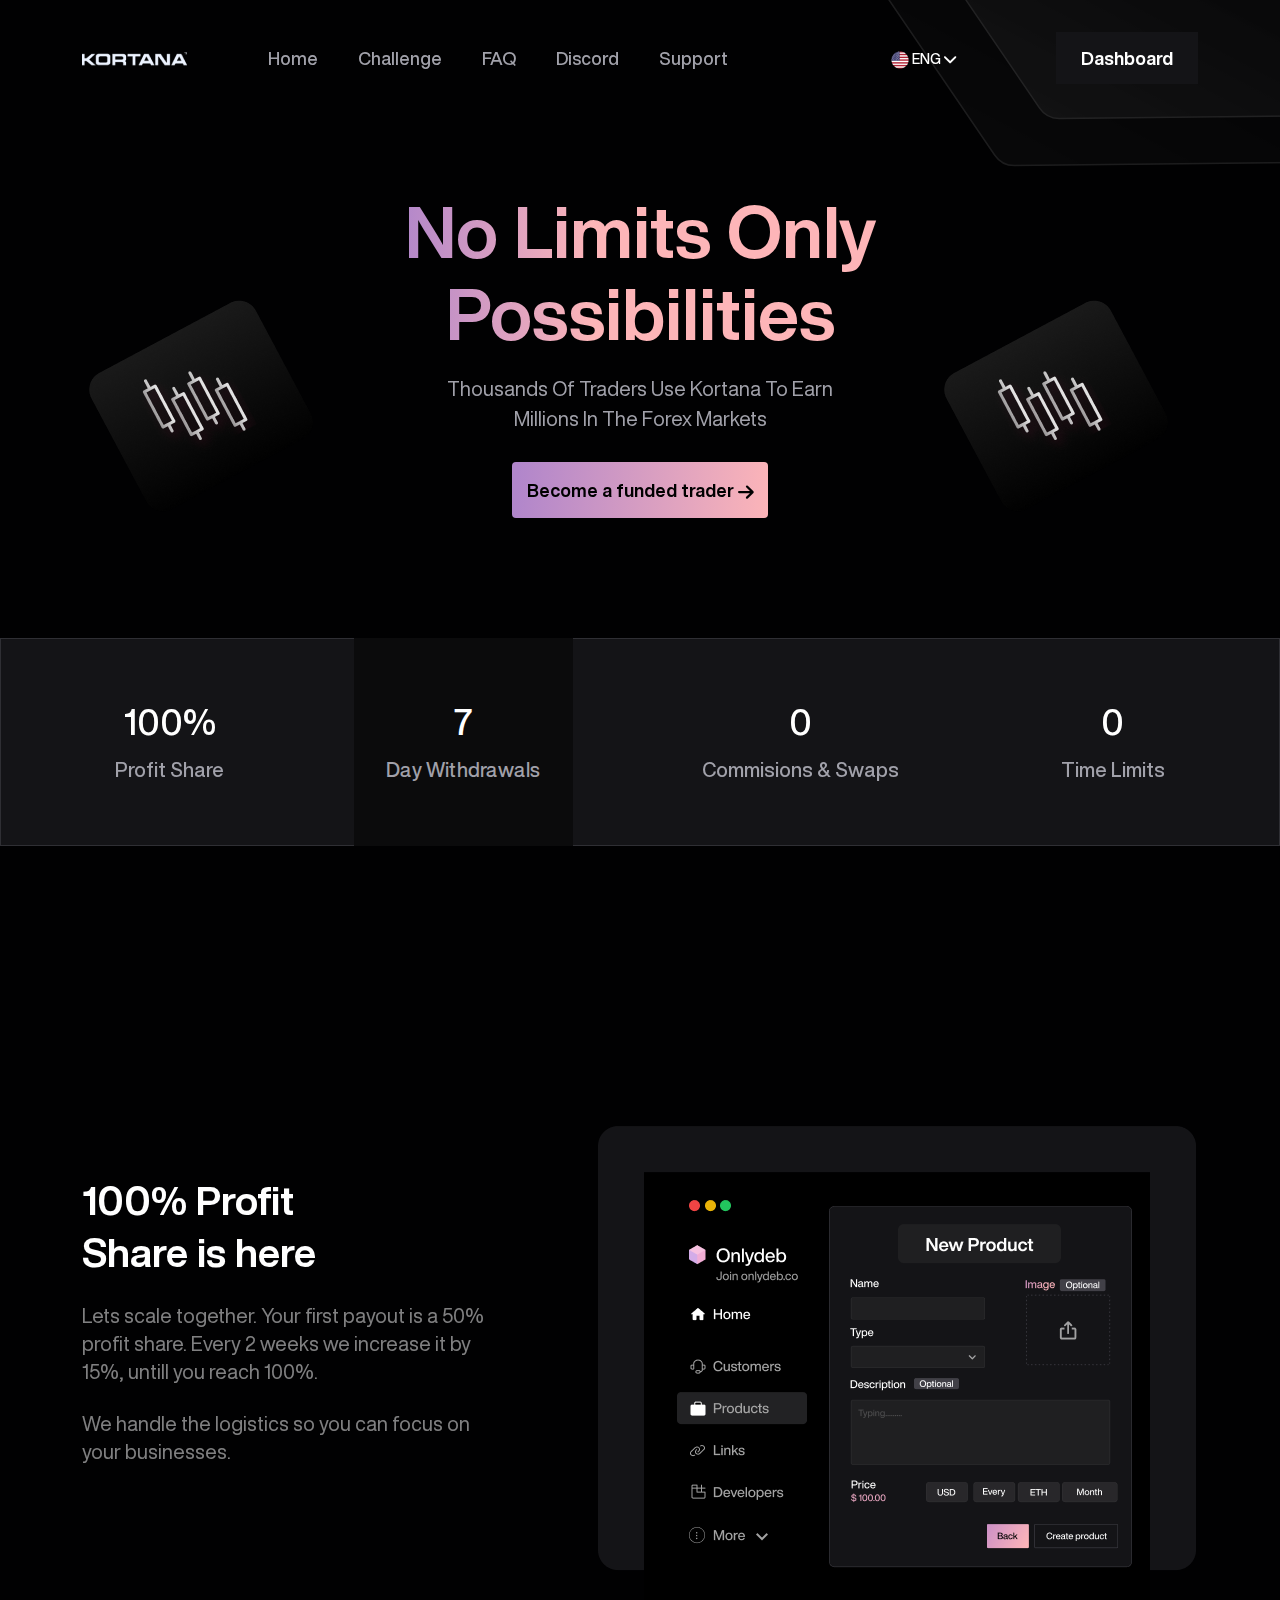
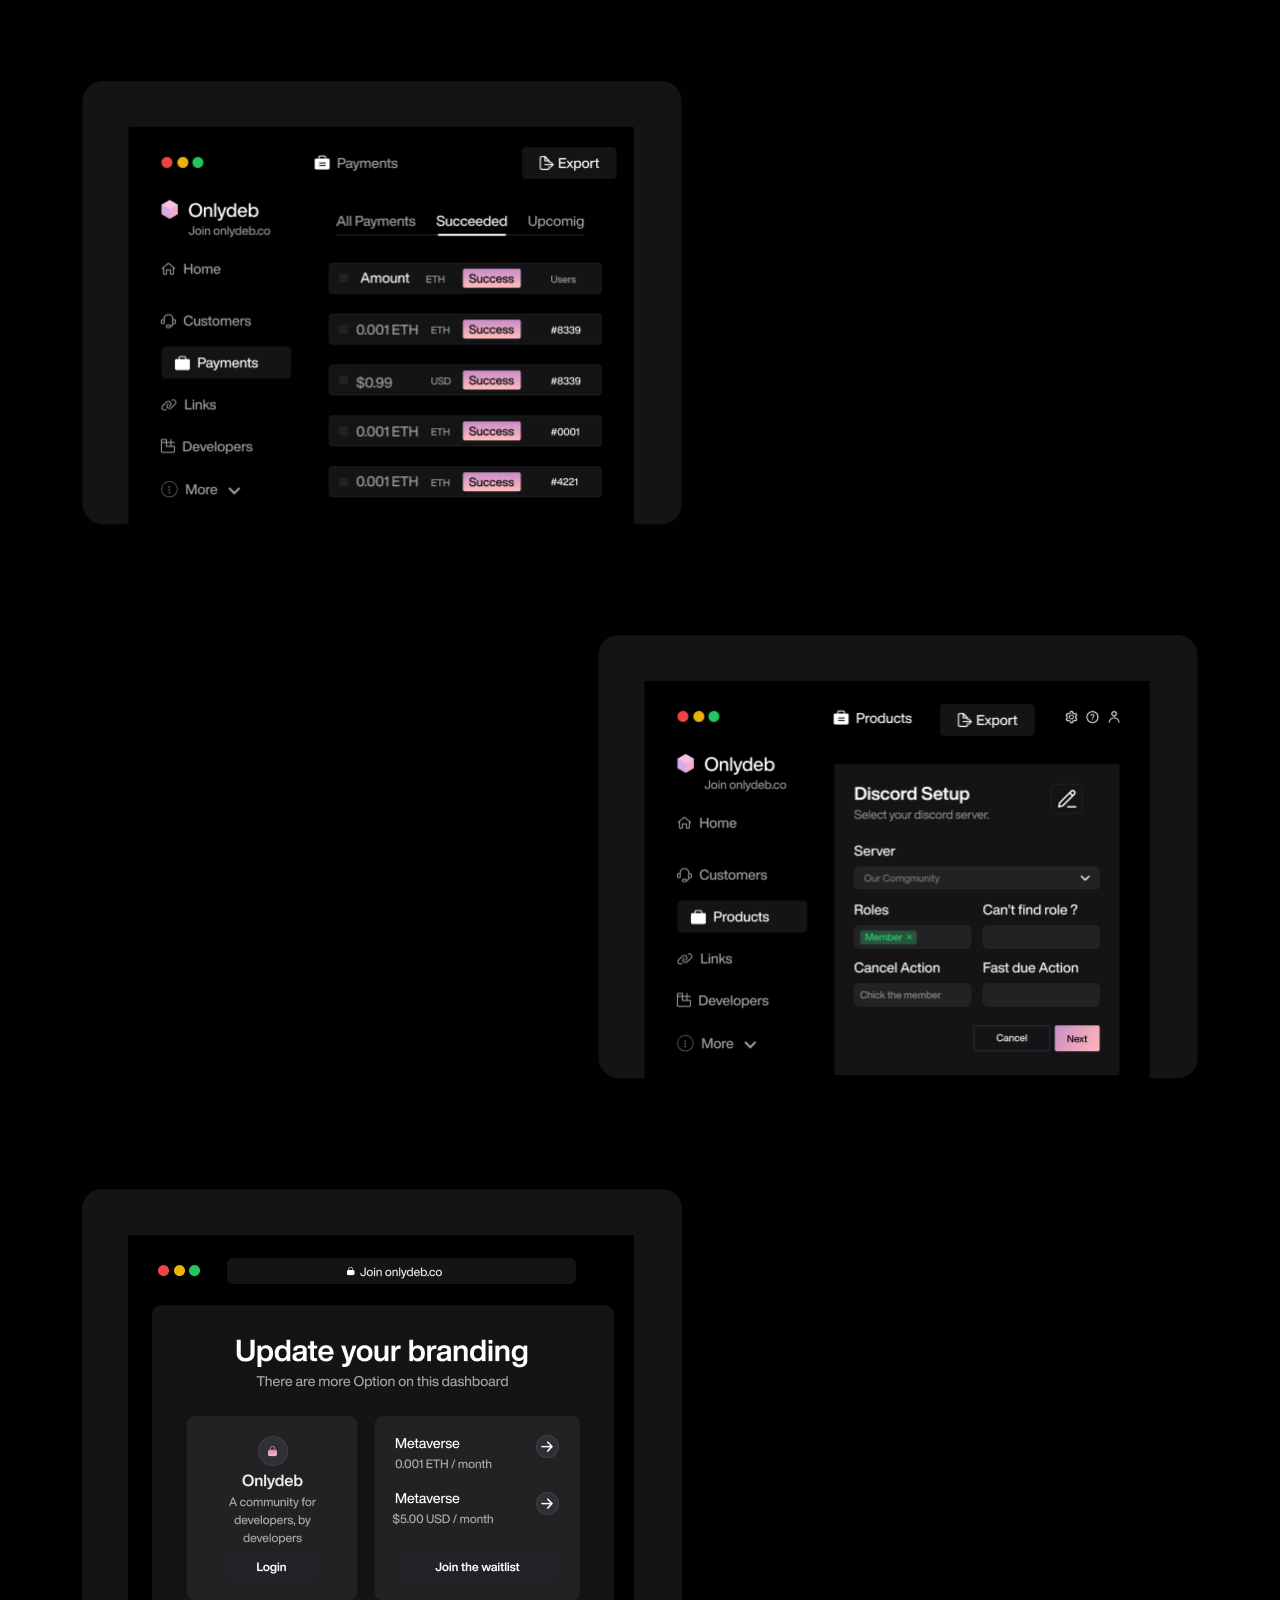
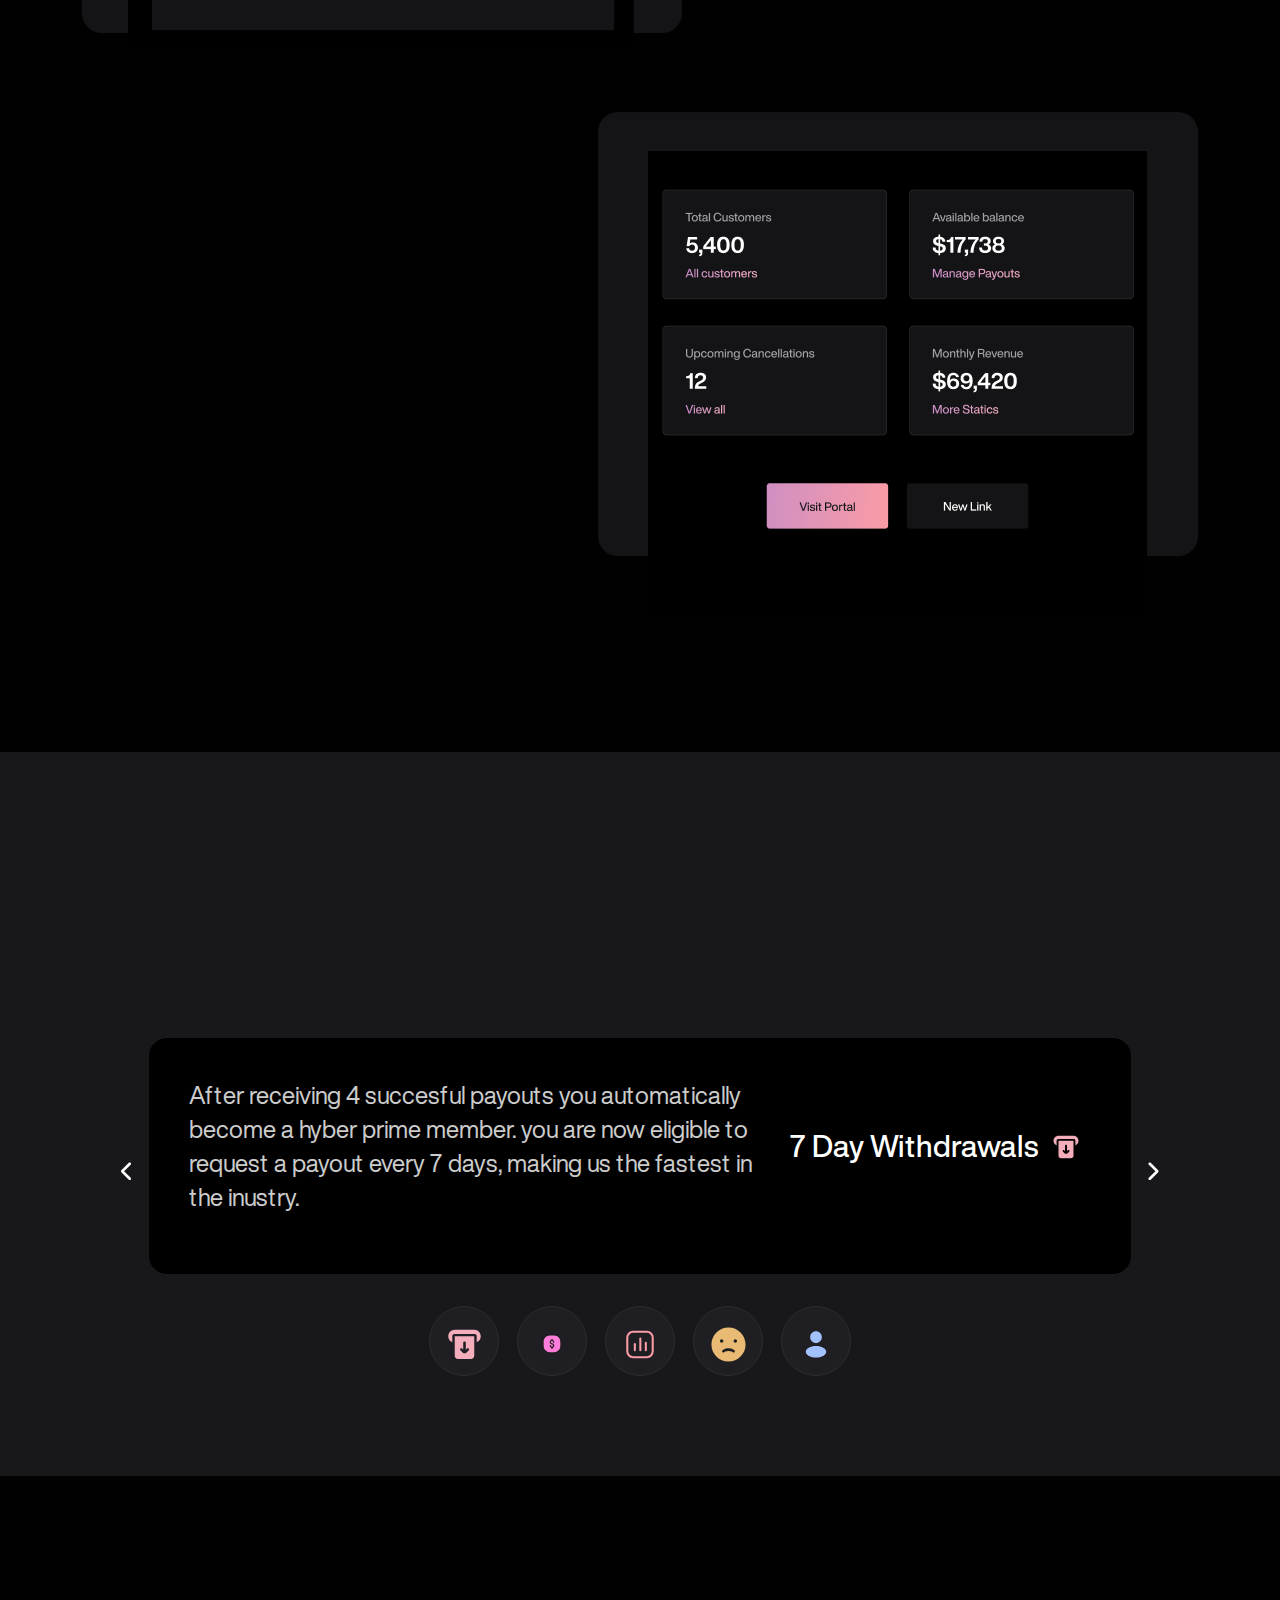
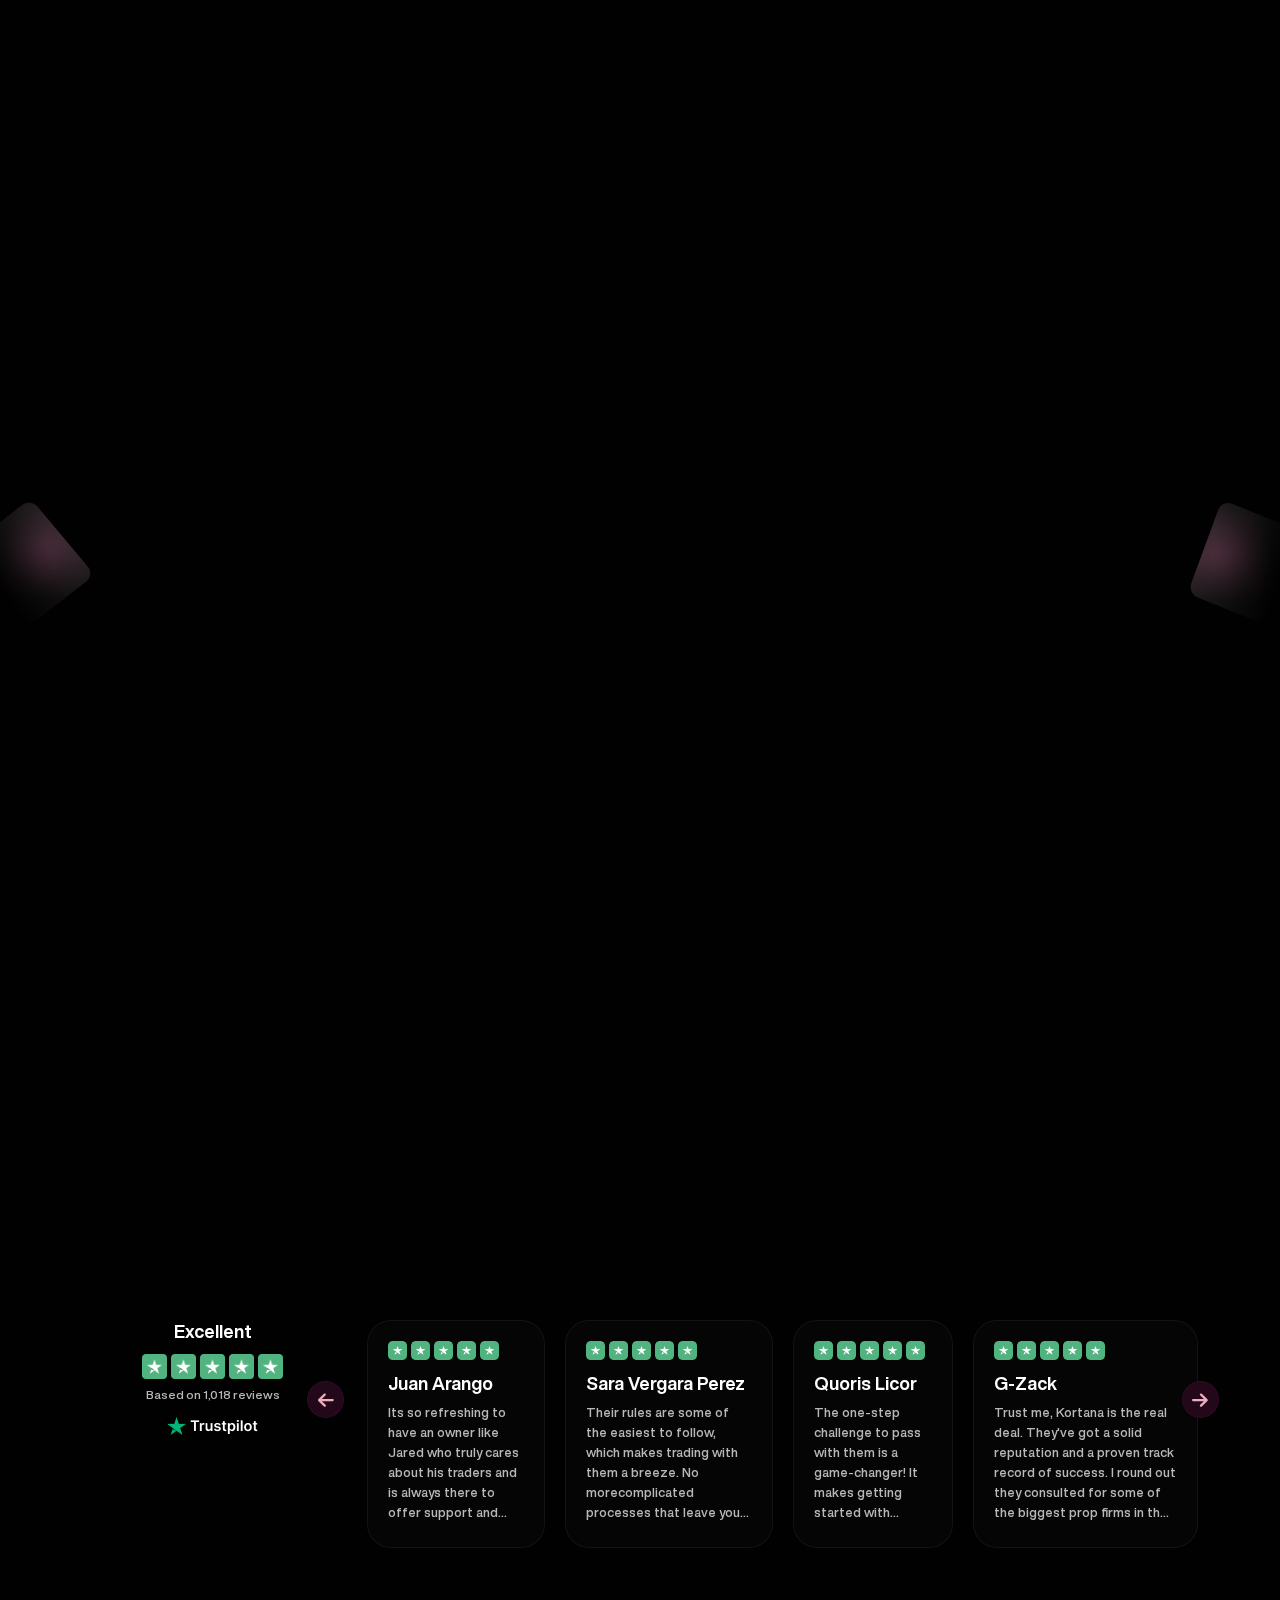
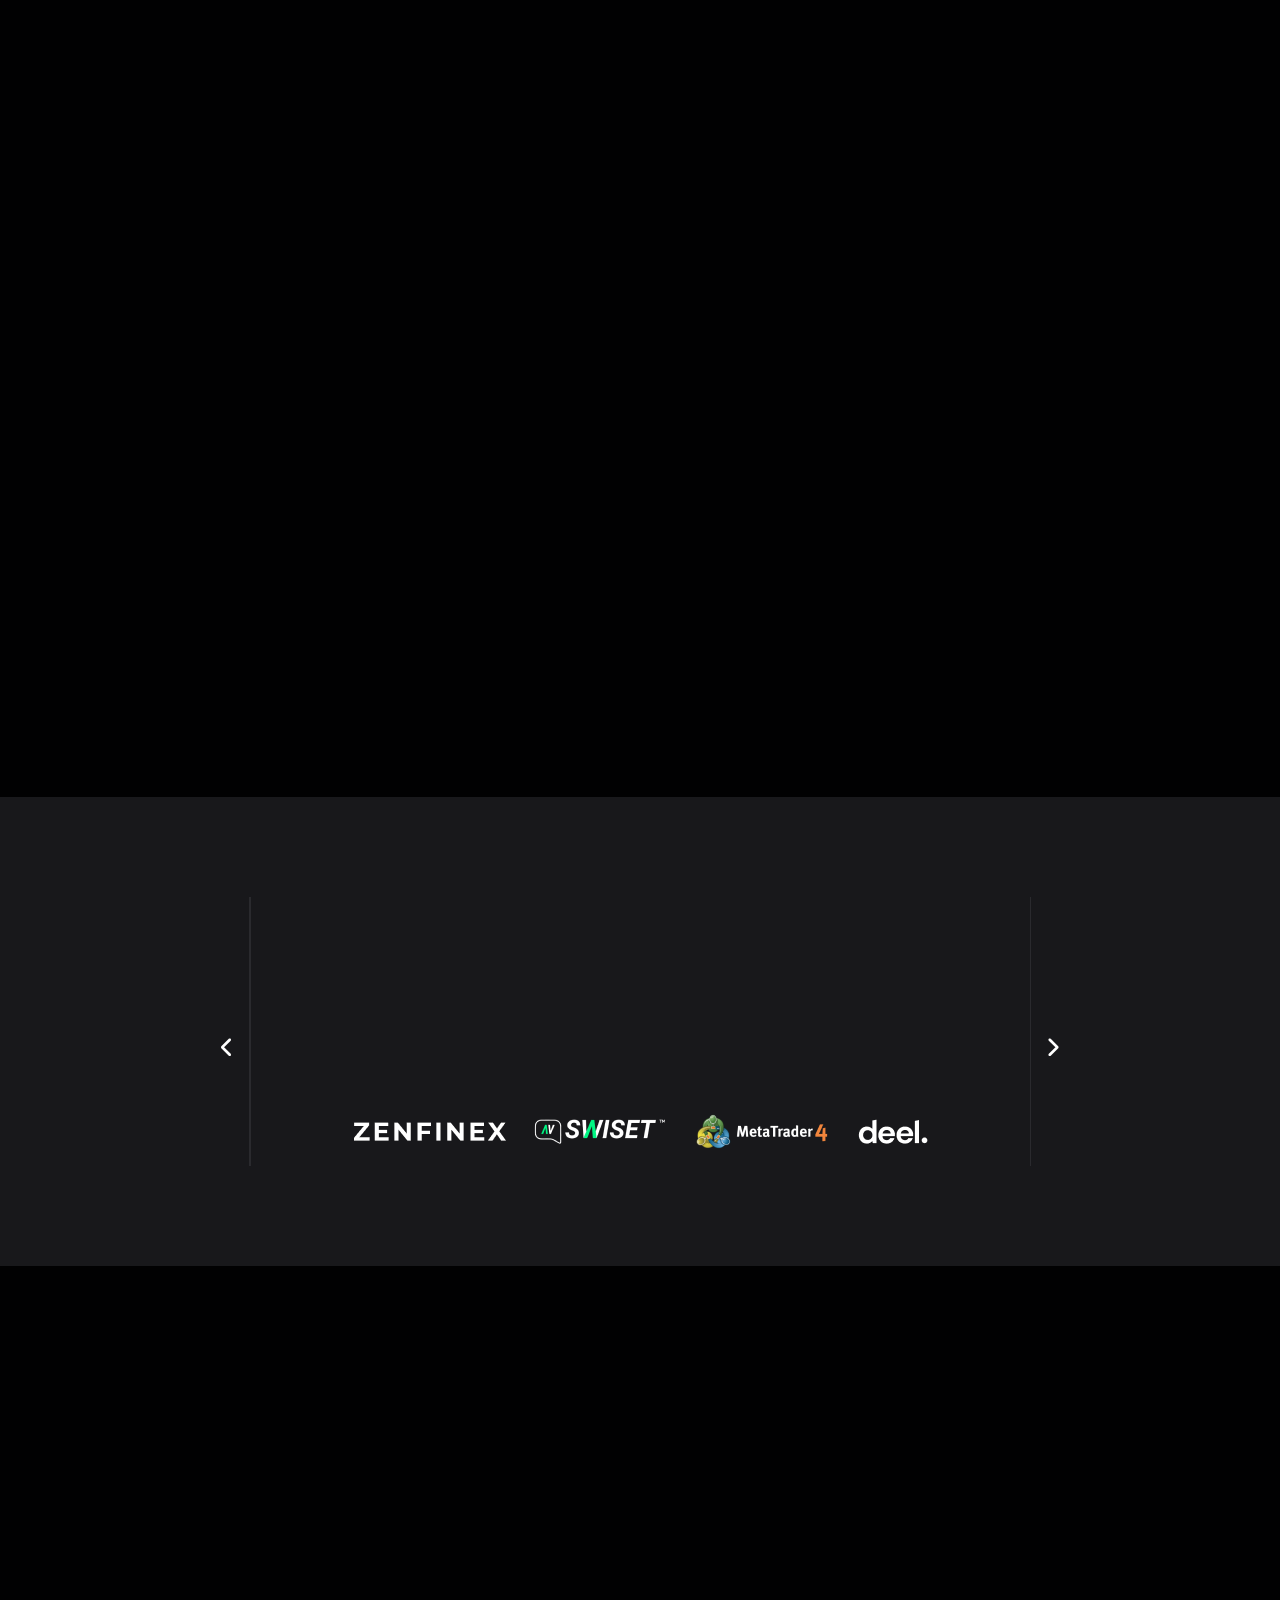
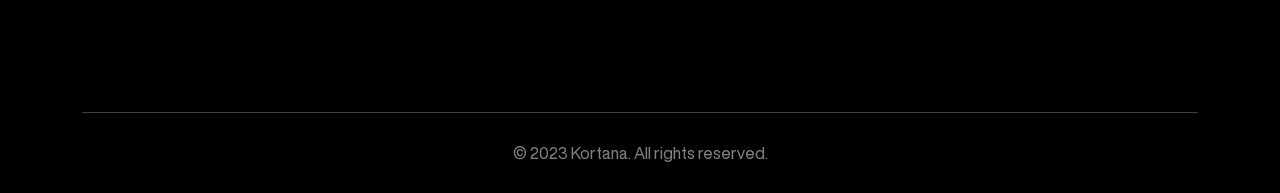
==== index2.html @ 5c49064a "index2" ====
<!DOCTYPE html>
<html lang="zxx">
<head>
    <meta charset="utf-8">
    <meta name="author" content="motif">
    <meta name="description" content="Kortana NFT Trade Platform">

    <!-- responsive tag -->
    <meta http-equiv="x-ua-compatible" content="ie=edge">
    <meta name="viewport" content="width=device-width, initial-scale=1">

    <!--favicon icon-->
    <link rel="icon" type="image/png" href="images/logos/fav-icon.png">

    <title>Kortana</title>

    <!-- Inject:css -->
    <link rel="stylesheet" type="text/css" href="css/bootstrap.min.css">
    <link rel="stylesheet" type="text/css" href="css/fontawesome/css/fontawesome.min.css">
    <link rel="stylesheet" type="text/css" href="css/fontawesome/css/all.css">
    <link rel="stylesheet" type="text/css" href="css/owl-carousel/owl.carousel.min.css">
    <link rel="stylesheet" type="text/css" href="css/animate.css">
    <link rel="stylesheet" type="text/css" href="css/magnific-popup.css">
    <link rel="stylesheet" type="text/css" href="css/fancybox.min.css">
    <link rel="stylesheet" type="text/css" href="css/jquery.rprogessbar.min.css">
    <link rel="stylesheet" type="text/css" href="css/style2.css"> <!-- Template Stylesheet -->
    <link rel="stylesheet" type="text/css" href="css/responsive2.css">

    <!--[if lt IE 9]>
    <script src="https://oss.maxcdn.com/html5shiv/3.7.2/html5shiv.min.js"></script>
    <script src="https://oss.maxcdn.com/respond/1.4.2/respond.min.js"></script>
    <![endif]-->

</head>
<body>

    <!-- Header Start: nf is prefix -->
    <header class="kt-header header-2">
        <div class="container">
            <div class="header-container">
                <div class="header-left">
                    <a href="#" class="logo">
                        <img src="./images/logos/logo2.png" alt="Kortana">
                    </a>
                    <div class="kt-main-nav">
                        <div class="nav-menu">
                            <a href="#">Home</a>
                            <a href="#">Challenge</a>
                            <a href="#">FAQ</a>
                            <a href="#">Discord</a>
                            <a href="#">Support</a>
                        </div>
                    </div>
                    <span class="nav-toggle d-sm-none">
                        <i class="fa-solid fa-bars"></i>
                    </span>
                </div>
                <div class="header-right">
                    <div class="lang-switcher">
                        <span class="flag"><img src="images/icons/usa.png" alt="bangladesh"></span>
                        <a href="#" class="lang"><span>ENG</span> <i class="fa-solid fa-chevron-down"></i></a>
                        <ul class="lang-list">
                            <li class="single-lang"><span class="flag"><img src="images/icons/usa.png" alt="english"></span><a class="lang-text" href="#">ENG</a></li>
                            <li class="single-lang"><span class="flag"><img src="images/icons/bd.png" alt="bangla"></span><a class="lang-text" href="#">BAN</a></li>
                        </ul>
                    </div>
                    <a href="#" class="btn">Dashboard</a>
                </div>
            </div>
        </div>
        <div class="shapes">
            <img src="./images/shapes/angle-1.svg" alt="Angle">
            <img src="./images/shapes/angle-2.svg" alt="Angle">
        </div>
    </header>
    <!-- Header End -->

    <main class="kt-main-content">

        <!-- Banner -->
        <div class="kt-banner banner-2">
            <div class="container">
                <div class="row align-items-end">
                    <div class="col-3">
                        <div class="banner-imgs">
                            <img src="./images/shapes/banner-sqr-1.2.png" alt="Chart" class="chart">
                        </div>
                    </div>
                    <div class="col-6">
                        <div class="banner-content">
                            <h1 class="banner-title wow fadeInUp">No Limits Only Possibilities</h1>
                            <p>Thousands Of Traders Use Kortana To Earn Millions In The Forex Markets</p>
                            <a href="#" class="btn wow fadeInUp" data-wow-delay=".4s">Become a funded trader <i class="fa-regular fa-arrow-right"></i></a>
                        </div>
                    </div>
                    <div class="col-3">
                        <div class="banner-imgs">
                            <img src="./images/shapes/banner-sqr-1.2.png" alt="Chart" class="chart">
                        </div>
                    </div>
                </div>
            </div>
        </div>

        <!-- Features -->
        <div class="kt-features features-2">
            <div class="container">
                <div class="row">
                    <div class="col-12">
                        <div class="features-wpr">
                            <div class="single-feature">
                                <h3>100%</h3>
                                <p>Profit  Share</p>
                            </div>
                            <div class="single-feature active">
                                <h3>7</h3>
                                <p>Day Withdrawals</p>
                            </div>
                            <div class="single-feature">
                                <h3>0</h3>
                                <p>Commisions & Swaps</p>
                            </div>
                            <div class="single-feature">
                                <h3>0</h3>
                                <p>Time Limits</p>
                            </div>
                        </div>
                    </div>
                </div>
            </div>
        </div>

        <!-- Why Choose Us -->
        <div class="kt-choose-us">
            <div class="container">
                <div class="row">
                    <div class="col-12">
                        <h2 class="sec-title text-center wow fadeInUp">There is a <span style="color: rgba(246, 176, 187, 1);">reason</span> why we are #1</h2>
                    </div>
                </div>
                <div class="single-card">
                    <div class="card-content">
                        <h3 class="pt-5">100% Profit<br/> Share is here</h3>
                        <p>Lets scale together. Your first payout is a 50% profit share. Every 2 weeks we increase it by 15%, untill you reach 100%.</p>
                        <p>We handle the logistics so you can
                            focus on your businesses.</p>
                        <a href="#" class="btn wow fadeInUp" style="color: #A1A1AA; background-image: linear-gradient(92.71deg, #141417, #141417);">Eliminate</a>
                    </div>
                    <div class="card-image">
                        <img src="./images/banner/profit.png" alt="Profit">
                    </div>
                </div>
                <div class="single-card reverse">
                    <div class="card-image">
                        <img src="./images/banner/payout.png" alt="Payout">
                    </div>
                    <div class="wow fadeInUp">
                        <div class="card-content">
                            <h3>7 Day Payouts</h3>
                            <p>First payout eligible after only 14 days.After 4 successful withdrawals, you now become eligible for 7 day payouts.</p>
                        </div>
                    </div>
                </div>
                <div class="single-card">
                    <div class="wow fadeInUp">
                        <div class="card-content">
                            <h3>No Time Limits</h3>
                            <p>No restrictions, only success. Trade freely with unlimited challenge days. Pass in 1 day or 1 year, it makes no difference to us.</p>
                            <a href="#" class="btn wow fadeInUp">Lets Roll</a>
                        </div>
                    </div>
                    <div class="card-image">
                        <img src="./images/banner/limits.png" alt="Limits">
                    </div>
                </div>
                <div class="single-card reverse">
                    <div class="card-image">
                        <img src="./images/banner/swap.png" alt="Commissions Swap">
                    </div>
                    <div class="wow fadeInUp">
                        <div class="card-content">
                            <h3>No Commissions No Swaps</h3>
                            <p>Graduate to Kortana Prime by successfully making 4 withdrawals and enjoy 0 commissions and 0 swaps.</p>
                        </div>
                    </div>
                </div>
                <div class="single-card">
                    <div class="wow fadeInUp">
                        <div class="card-content">
                            <h3>Trade Tracker</h3>
                            <p>We have integrated with the #1 trade journaling software in the world Swiset. It's like having your own trading coach, with none of the headaches.</p>
                        </div>
                    </div>
                    <div class="card-image">
                        <img src="./images/banner/tracker.png" alt="Tracker">
                    </div>
                </div>
            </div>
        </div>

        <!-- Prime -->
        <div class="kt-prime">
            <div class="container">
                <div class="row">
                    <div class="col-12">
                        <div class="sec-heading text-center">
                            <h2 class="sec-title wow fadeInUp">Meet Kortana Prime</h2>
                            <p class="sec-des wow fadeInUp">Want the industries best trading conditions ? 4 successful withdraws  and you graduate to Kortana Prime with the benefits below</p>
                        </div>
                    </div>
                </div>
                <div class="row">
                    <div class="col-12">
                        <div class="prime-slider owl-carousel">
                            <div class="slide">
                                <p>After receiving 4 succesful payouts you automatically become a hyber prime member. you are now eligible to request a payout every 7 days, making us the fastest in the inustry.</p>
                                <b>7 Day Withdrawals <img src="./images/icons/withdraw-sm.svg" alt="WithDraw"></b>
                            </div>
                            <div class="slide">
                                <p>After receiving 4 succesful payouts you automatically become a hyber prime member. you are now eligible to request a payout every 7 days, making us the fastest in the inustry.</p>
                                <b>7 Day Withdrawals <img src="./images/icons/withdraw-sm.svg" alt="WithDraw"></b>
                            </div>
                        </div>
                        <div class="react-icons">
                            <div class="icon">
                                <img src="./images/icons/withdraw.svg" alt="WithDraw">
                            </div>
                            <div class="icon">
                                <img src="./images/icons/money-dollar.svg" alt="Dollar">
                            </div>
                            <div class="icon">
                                <img src="./images/icons/5-chart.svg" alt="Chart">
                            </div>
                            <div class="icon">
                                <img src="./images/icons/sad-circle.svg" alt="Face">
                            </div>
                            <div class="icon">
                                <img src="./images/icons/user.svg" alt="User">
                            </div>
                        </div>
                    </div>
                </div>
            </div>
        </div>

        <!-- Trading Accounts -->
        <div class="kt-tarde-acunts trade-acunts-2 sec-spacer position-relative">
            <div class="container">
                <div class="row">
                    <div class="col-12">
                        <div class="sec-heading text-center">
                            <h2 class="sec-title wow fadeInUp">Let’s Get Started</h2>
                            <p class="sec-des wow fadeInUp">Choose an account size, don't break any rules and get funded up to 400K instantly.</p>
                        </div>
                    </div>
                </div>
                <div class="row">
                    <div class="col-12">
                        <div class="accoutns-tab-wpr">
                            <div class="heading">
                                <ul class="nav tab-links wow fadeInUp" id="accountSize-Tab" role="tablist">
                                    <li class="nav-item" role="presentation">
                                        <a class="nav-link active" id="ten-tab" data-bs-toggle="tab" href="#ten" role="tab" aria-controls="ten" aria-selected="true">10k</a>
                                    </li>
                                    <li class="nav-item" role="presentation">
                                        <a class="nav-link" id="twtyFive-tab" data-bs-toggle="tab" href="#twtyFive" role="tab" aria-controls="twtyFive" aria-selected="true">25k</a>
                                    </li>
                                    <li class="nav-item" role="presentation">
                                        <a class="nav-link" id="fifty-tab" data-bs-toggle="tab" href="#fifty" role="tab" aria-selected="true">50k</a>
                                    </li>
                                    <li class="nav-item" role="presentation">
                                        <a class="nav-link" id="hundred-tab" data-bs-toggle="tab" href="#hundred" role="tab" aria-selected="true">100k</a>
                                    </li>
                                    <li class="nav-item" role="presentation">
                                        <a class="nav-link" id="twoHun-tab" data-bs-toggle="tab" href="#twoHun" role="tab" aria-selected="true">200k</a>
                                    </li>
                                </ul>
                            </div>
                            <div class="body p-0 wow fadeInUp">
                                <div class="tab-content accounts-content" id="accountSizeTabContent">
                                    <div class="tab-pane fade show active" id="ten" role="tabpanel" aria-labelledby="ten-tab">
                                        <div class="acc-table-wpr">
                                            <table class="kt-table table table-responsive mb-0">
                                                <thead>
                                                    <tr>
                                                        <th></th>
                                                        <th>Phase1</th>
                                                        <th>Phase2</th>
                                                    </tr>
                                                </thead>
                                                <tbody>
                                                    <tr>
                                                        <td>
                                                            <span class="acc-name">Profit target</span>
                                                        </td>
                                                        <td>8%</td>
                                                        <td>5%</td>
                                                    </tr>
                                                    <tr>
                                                        <td>
                                                            <span class="acc-name">Max daily loss</span>
                                                        </td>
                                                        <td>5%</td>
                                                        <td>5%</td>
                                                    </tr>
                                                    <tr>
                                                        <td>
                                                            <span class="acc-name">Max loss</span>
                                                        </td>
                                                        <td>10%</td>
                                                        <td>10%</td>
                                                    </tr>
                                                </tbody>
                                            </table>
                                        </div>
                                        <div class="acunts-total">
                                            <div>
                                                <h3>$199</h3>
                                                <p>Fully refundable + pass bonus</p>
                                            </div>
                                            <a href="#" class="btn primary-btn">Lets go</a>
                                        </div>
                                        <div class="trading-sum">
                                            <p>Weekend Trading : YES</p>
                                            <p>EA Trading: YES</p>
                                            <p>News Trading : Yes</p>
                                            <p>Overnight Trading : YES</p>
                                        </div>
                                    </div>
                                    <div class="tab-pane fade" id="twtyFive" role="tabpanel" aria-labelledby="twtyFive-tab">
                                        <div class="acc-table-wpr">
                                            <table class="kt-table table table-responsive mb-0">
                                                <thead>
                                                    <tr>
                                                        <th></th>
                                                        <th>Phase1</th>
                                                        <th class="text-center">Funded</th>
                                                    </tr>
                                                </thead>
                                                <tbody>
                                                    <tr>
                                                        <td>
                                                            <div class="d-flex align-items-center">
                                                                <span class="acc-name">Profit Target</span>
                                                                <div class="info position-relative">
                                                                    <img src="./images/icons/what.png" alt="What">
                                                                    <div class="info-text">
                                                                        is simply dummy text of the printing and typesetting industry. Lorem Ipsum has been the industry's standard dummy text ever since the 1500s, when an unknown printer took a galley of type and scrambled it to make a type specimen book. It has survived not only five .
                                                                    </div>
                                                                </div>
                                                            </div>
                                                        </td>
                                                        <td>$2000</td>
                                                        <td class="text-center">80/20 Profit Split</td>
                                                    </tr>
                                                    <tr>
                                                        <td>
                                                            <div class="d-flex align-items-center">
                                                                <span class="acc-name">Min Trading Days</span>
                                                                <div class="info position-relative">
                                                                    <img src="./images/icons/what.png" alt="What">
                                                                    <div class="info-text">
                                                                        is simply dummy text of the printing and typesetting industry. Lorem Ipsum has been the industry's standard dummy text ever since the 1500s, when an unknown printer took a galley of type and scrambled it to make a type specimen book. It has survived not only five .
                                                                    </div>
                                                                </div>
                                                            </div>
                                                        </td>
                                                        <td>0 Days</td>
                                                        <td class="text-center">0 Days</td>
                                                    </tr>
                                                    <tr>
                                                        <td>
                                                            <div class="d-flex align-items-center">
                                                                <span class="acc-name">Max Trading Days</span>
                                                                <div class="info position-relative">
                                                                    <img src="./images/icons/what.png" alt="What">
                                                                    <div class="info-text">
                                                                        is simply dummy text of the printing and typesetting industry. Lorem Ipsum has been the industry's standard dummy text ever since the 1500s, when an unknown printer took a galley of type and scrambled it to make a type specimen book. It has survived not only five .
                                                                    </div>
                                                                </div>
                                                            </div>
                                                        </td>
                                                        <td>30 Days</td>
                                                        <td class="text-center"><span class="td-btn null">None</span></td>
                                                    </tr>
                                                    <tr>
                                                        <td>
                                                            <div class="d-flex align-items-center">
                                                                <span class="acc-name">Max Loss</span>
                                                                <div class="info position-relative">
                                                                    <img src="./images/icons/what.png" alt="What">
                                                                    <div class="info-text">
                                                                        is simply dummy text of the printing and typesetting industry. Lorem Ipsum has been the industry's standard dummy text ever since the 1500s, when an unknown printer took a galley of type and scrambled it to make a type specimen book. It has survived not only five .
                                                                    </div>
                                                                </div>
                                                            </div>
                                                        </td>
                                                        <td>$2000</td>
                                                        <td class="text-center">4%</td>
                                                    </tr>
                                                    <tr>
                                                        <td>
                                                            <div class="d-flex align-items-center">
                                                                <span class="acc-name">Refundable Free</span>
                                                                <div class="info position-relative">
                                                                    <img src="./images/icons/what.png" alt="What">
                                                                    <div class="info-text">
                                                                        is simply dummy text of the printing and typesetting industry. Lorem Ipsum has been the industry's standard dummy text ever since the 1500s, when an unknown printer took a galley of type and scrambled it to make a type specimen book. It has survived not only five .
                                                                    </div>
                                                                </div>
                                                            </div>
                                                        </td>
                                                        <td>$228</td>
                                                        <td class="text-center"><span class="td-btn">Refund</span></td>
                                                    </tr>
                                                    <tr>
                                                        <td>
                                                            <div class="d-flex align-items-center">
                                                                <span class="acc-name">Pass Bonus</span>
                                                                <div class="info position-relative">
                                                                    <img src="./images/icons/what.png" alt="What">
                                                                    <div class="info-text">
                                                                        is simply dummy text of the printing and typesetting industry. Lorem Ipsum has been the industry's standard dummy text ever since the 1500s, when an unknown printer took a galley of type and scrambled it to make a type specimen book. It has survived not only five .
                                                                    </div>
                                                                </div>
                                                            </div>
                                                        </td>
                                                        <td><span class="td-btn null">None</span></td>
                                                        <td class="text-center"><span class="td-btn null">None</span></td>
                                                    </tr>
                                                </tbody>
                                            </table>
                                        </div>
                                    </div>
                                </div>
                            </div>
                        </div>
                    </div>
                </div>
            </div>
            <div class="shape-imgs">
                <img src="./images/shapes/blk-sqr1.png" alt="Square" class="shape-1">
                <img src="./images/shapes/blk-sqr2.png" alt="Square" class="shape-2">
            </div>
        </div>

        <!-- Testimonial -->
        <div class="kt-testimonial testi-2">
            <div class="container">
                <div class="row">
                    <div class="col-12">
                        <h2 class="sec-title text-center wow fadeInUp">Reputaion is Everything</h2>
                    </div>
                </div>
                <div class="row">
                    <div class="col-3">
                        <div class="reviews-sum text-center">
                            <h4>Excellent</h4>
                            <div class="ratings">
                                <img src="./images/icons/star-lg.png" alt="ratings">
                                <img src="./images/icons/star-lg.png" alt="ratings">
                                <img src="./images/icons/star-lg.png" alt="ratings">
                                <img src="./images/icons/star-lg.png" alt="ratings">
                                <img src="./images/icons/star-lg.png" alt="ratings">
                            </div>
                            <p>Based on 1,018 reviews</p>
                            <a href="#">
                                <img src="./images/logos/trust-logo-sm.png" alt="TrustPoint">
                            </a>
                        </div>
                    </div>
                    <div class="col-9">
                        <div class="testi-slider-wpr testi-slider-2">
                            <div class="testi-slider slider-2 owl-carousel">
                                <div class="slide-grp">
                                    <div class="single-slide">
                                        <div class="ratings">
                                            <img src="./images/icons/star-sm.png" alt="ratings">
                                            <img src="./images/icons/star-sm.png" alt="ratings">
                                            <img src="./images/icons/star-sm.png" alt="ratings">
                                            <img src="./images/icons/star-sm.png" alt="ratings">
                                            <img src="./images/icons/star-sm.png" alt="ratings">
                                        </div>
                                        <div class="content">
                                            <h5>Juan Arango</h5>
                                            <p>Its so refreshing to have an owner like Jared who truly cares about his traders and is always there to offer
                                                support and guidance.</p>
                                        </div>
                                    </div>
                                    <div class="single-slide">
                                        <div class="ratings">
                                            <img src="./images/icons/star-sm.png" alt="ratings">
                                            <img src="./images/icons/star-sm.png" alt="ratings">
                                            <img src="./images/icons/star-sm.png" alt="ratings">
                                            <img src="./images/icons/star-sm.png" alt="ratings">
                                            <img src="./images/icons/star-sm.png" alt="ratings">
                                        </div>
                                        <div class="content">
                                            <h5>Sara Vergara Perez</h5>
                                            <p>Their rules are some of the easiest to follow, which makes trading with them a breeze. No morecomplicated
                                                processes that leave you scratching your head.</p>
                                        </div>
                                    </div>
                                </div>

                                <div class="slide-grp">
                                    <div class="single-slide">
                                        <div class="ratings">
                                            <img src="./images/icons/star-sm.png" alt="ratings">
                                            <img src="./images/icons/star-sm.png" alt="ratings">
                                            <img src="./images/icons/star-sm.png" alt="ratings">
                                            <img src="./images/icons/star-sm.png" alt="ratings">
                                            <img src="./images/icons/star-sm.png" alt="ratings">
                                        </div>
                                        <div class="content">
                                            <h5>Quoris Licor</h5>
                                            <p>The one-step challenge to pass with them is a game-changer! It makes getting started with trading so
                                                much easier and less intimidating.</p>
                                        </div>
                                    </div>
                                    <div class="single-slide">
                                        <div class="ratings">
                                            <img src="./images/icons/star-sm.png" alt="ratings">
                                            <img src="./images/icons/star-sm.png" alt="ratings">
                                            <img src="./images/icons/star-sm.png" alt="ratings">
                                            <img src="./images/icons/star-sm.png" alt="ratings">
                                            <img src="./images/icons/star-sm.png" alt="ratings">
                                        </div>
                                        <div class="content">
                                            <h5>G-Zack</h5>
                                            <p>Trust me, Kortana is the real deal. They've got a solid reputation and a proven track record of success. I
                                                round out they consulted for some of the biggest prop firms in the industry and decided to open their own.</p>
                                        </div>
                                    </div>
                                </div>
                                
                                <div class="slide-grp">
                                    <div class="single-slide">
                                        <div class="ratings">
                                            <img src="./images/icons/star-sm.png" alt="ratings">
                                            <img src="./images/icons/star-sm.png" alt="ratings">
                                            <img src="./images/icons/star-sm.png" alt="ratings">
                                            <img src="./images/icons/star-sm.png" alt="ratings">
                                            <img src="./images/icons/star-sm.png" alt="ratings">
                                        </div>
                                        <div class="content">
                                            <h5>Vanessa Giraldo</h5>
                                            <p>I've been making bank with Kortana! The best part is their super-fast payouts. Once you become a funded
                                                trader you can request your first payout any moment you like no mini-mums. I cash my profits with-out
                                                any hassle,and the money hits my account in no time.</p>
                                        </div>
                                    </div>
                                    <div class="single-slide">
                                        <div class="ratings">
                                            <img src="./images/icons/star-sm.png" alt="ratings">
                                            <img src="./images/icons/star-sm.png" alt="ratings">
                                            <img src="./images/icons/star-sm.png" alt="ratings">
                                            <img src="./images/icons/star-sm.png" alt="ratings">
                                            <img src="./images/icons/star-sm.png" alt="ratings">
                                        </div>
                                        <div class="content">
                                            <h5>Kevin Grajales</h5>
                                            <p>Being part of their Discord community is like having a team of experts in your orner. Everyone is so
                                                supportive and willing to help out.</p>
                                        </div>
                                    </div>
                                </div>

                            </div>
                            <div class="owl-navigation">
                                <span class="owl-nav-prev"><i class="fa-solid fa-arrow-left"></i></span>
                                <span class="owl-nav-next"><i class="fa-solid fa-arrow-right"></i></span>
                            </div>
                        </div>
                    </div>
                </div>
            </div>
        </div>

        <!-- Start Trading -->
        <div class="kt-start-trade trade-2">
            <div class="container">
                <div class="row align-items-center">
                    <div class="col-sm-6">
                        <div class="trade-info">
                            <h2 class="sec-title wow fadeInUp">We are the best plain and simple</h2>
                            <ul class="info-list wow fadeInUp">
                                <li><span><img src="./images/icons/pay.svg" alt="Payout"></span>7 day payouts</li>
                                <li><span><img src="./images/icons/percent.svg" alt="Percent"></span>100% Profit Split</li>
                                <li><span><img src="./images/icons/swap.svg" alt="Swps"></span>No Commissions Or Swps</li>
                                <li><span><img src="./images/icons/time.svg" alt="Time"></span>No Time-:Limit</li>
                                <li><span><img src="./images/icons/star.svg" alt="Star"></span>50% Passing Bonus + Refund</li>
                            </ul>
                        </div>
                    </div>
                    <div class="col-sm-6">
                        <div class="trade-faq wow fadeInUp">
                            <h2 class="sec-title wow fadeInUp">Have More Questions?</h2>
                            <p>Be sure to checkout our rules and FAQ page to Learn the exact details about how our program works and if you have any further questions we are always available via LIVE CHAT on the bottom right of this page or via Email from our support page.</p>
                            <a href="#" class="btn primary-btn wow fadeInUp">View  FAQ</a>
                        </div>
                    </div>
                </div>
            </div>
        </div>

        <!-- Brand Reviews -->
        <div class="kt-brands">
            <div class="container">
                <div class="row">
                    <div class="col-12">
                        <div class="bnd-reviews owl-carousel">
                            <div class="slide">
                                <h2 class="sec-title wow fadeInUp">Backed by the best.</h2>
                                <p class="sec-des wow fadeInUp">Make it so this text will change depending which button is clicked, and also will auto scroll every 3 seconds.</p>
                                <div class="brand-list">
                                    <div><img src="./images/logos/zenfinex.png" alt="zenfinex"></div>
                                    <div><img src="./images/logos/swiset.png" alt="swiset"></div>
                                    <div><img src="./images/logos/metaTrader.png" alt="metatrader"></div>
                                    <div><img src="./images/logos/deel.png" alt="deel"></div>
                                </div>
                            </div>
                            <div class="slide">
                                <h2 class="sec-title wow fadeInUp">Backed by the best.</h2>
                                <p class="sec-des wow fadeInUp">Make it so this text will change depending which button is clicked, and also will auto scroll every 3 seconds.</p>
                                <div class="brand-list">
                                    <div><img src="./images/logos/zenfinex.png" alt="zenfinex"></div>
                                    <div><img src="./images/logos/swiset.png" alt="swiset"></div>
                                    <div><img src="./images/logos/metaTrader.png" alt="metatrader"></div>
                                    <div><img src="./images/logos/deel.png" alt="deel"></div>
                                </div>
                            </div>
                        </div>
                    </div>
                </div>
            </div>
        </div>

    </main>

    <!-- Footer Start -->
    <footer class="kt-footer footer-2">
        <div class="container">
            <div class="footer-top">
                <div class="row">
                    <div class="col-4">
                        <div class="footer-content">
                            <a href="#" class="wow fadeInUp"><img src="./images/logos/logo.png" alt="Kortana" class="logo"></a>
                            <p class="des wow fadeInUp">Sell memberships to your Discord server.</p>
                            <div class="social-links wow fadeInUp">
                                <a href="#" class="single-link">
                                    <img src="./images/icons/insta.png" alt="Instagram">
                                </a>
                                <a href="#" class="single-link">
                                    <img src="./images/icons/discord.png" alt="discord">
                                </a>
                                <a href="#" class="single-link">
                                    <img src="./images/icons/telegram.png" alt="telegram">
                                </a>
                            </div>
                        </div>
                    </div>
                    <div class="col-8">
                        <div class="row justify-content-between wow fadeInUp">
                            <div class="col-3">
                                <div class="footer-widget">
                                    <h5>Resources</h5>
                                    <ul class="footer-menu">
                                        <li><a href="#">About</a></li>
                                        <li><a href="#">Pricing</a></li>
                                        <li><a href="#">Documentation</a></li>
                                        <li><a href="#">Status</a></li>
                                        <li><a href="#">Jobs</a></li>
                                    </ul>
                                </div>
                            </div>
                            <div class="col-3">
                                <div class="footer-widget">
                                    <h5>Support</h5>
                                    <ul class="footer-menu">
                                        <li><a href="#">Discord Server</a></li>
                                        <li><a href="#">Documentation</a></li>
                                        <li><a href="#">API Reference</a></li>
                                        <li><a href="#">Guides</a></li>
                                        <li><a href="#">Contact us</a></li>
                                    </ul>
                                </div>
                            </div>
                            <div class="col-3">
                                <div class="footer-widget">
                                    <h5>Partners</h5>
                                    <ul class="footer-menu">
                                        <li><a href="#">Stripe</a></li>
                                        <li><a href="#">Cop Network</a></li>
                                        <li><a href="#">Nexus Bot</a></li>
                                        <li><a href="#">Slash</a></li>
                                    </ul>
                                </div>
                            </div>
                            <div class="col-3">
                                <div class="footer-widget">
                                    <h5 class="ps-sm-4">Legal</h5>
                                    <ul class="footer-menu ps-sm-4">
                                        <li><a href="#">Terms</a></li>
                                        <li><a href="#">Privacy</a></li>
                                    </ul>
                                    <div class="payments">
                                        <img src="./images/icons/americanx.png" alt="American Xpress">
                                        <img src="./images/icons/discover.png" alt="Discover">
                                        <img src="./images/icons/master.png" alt="Master Card">
                                        <img src="./images/icons/visa.png" alt="Visa">
                                    </div>
                                    <img src="./images/shapes/footer-sqr.png" alt="Chart" class="shape">
                                </div>
                            </div>
                        </div>
                    </div>
                </div>
            </div>
            <div class="footer-bottom">
                <p>&copy; 2023 Kortana. All rights reserved.</p>
            </div>
        </div>
    </footer>
    <!-- Footer End -->

    <!-- scrollUp start here-->

    <div class="progress-wrap">
        <svg class="progress-circle svg-content" width="100%" height="100%" viewBox="-1 -1 102 102">
            <path d="M50,1 a49,49 0 0,1 0,98 a49,49 0 0,1 0,-98" />
        </svg>
    </div>
    
    <!-- Js files -->
    <script src="js/modernizr-3.5.0.min.js"></script>

    <script src="js/jquery.min.js"></script>
    <script src="js/popper.min.js"></script>
    <script src="js/bootstrap.min.js"></script>
    <script src="js/jquery.waypoints.min.js"></script>
    <script src="js/jquery.counterup.min.js"></script>
    <script src="js/wow.min.js"></script>
    <script src="js/owl.carousel.min.js"></script>
    <script src="js/jquery.appear.js"></script>
    <script src="js/jquery-asPieProgress.min.js"></script>
    <script src="js/jquery.magnific-popup.min.js"></script>
    <script src="js/backtotop.js"></script>
    <script src="js/fancybox.min.js"></script>
    <script src="js/jQuery.rProgressbar.min.js"></script>
    <script src="js/main2.js"></script>

</body>
</html>
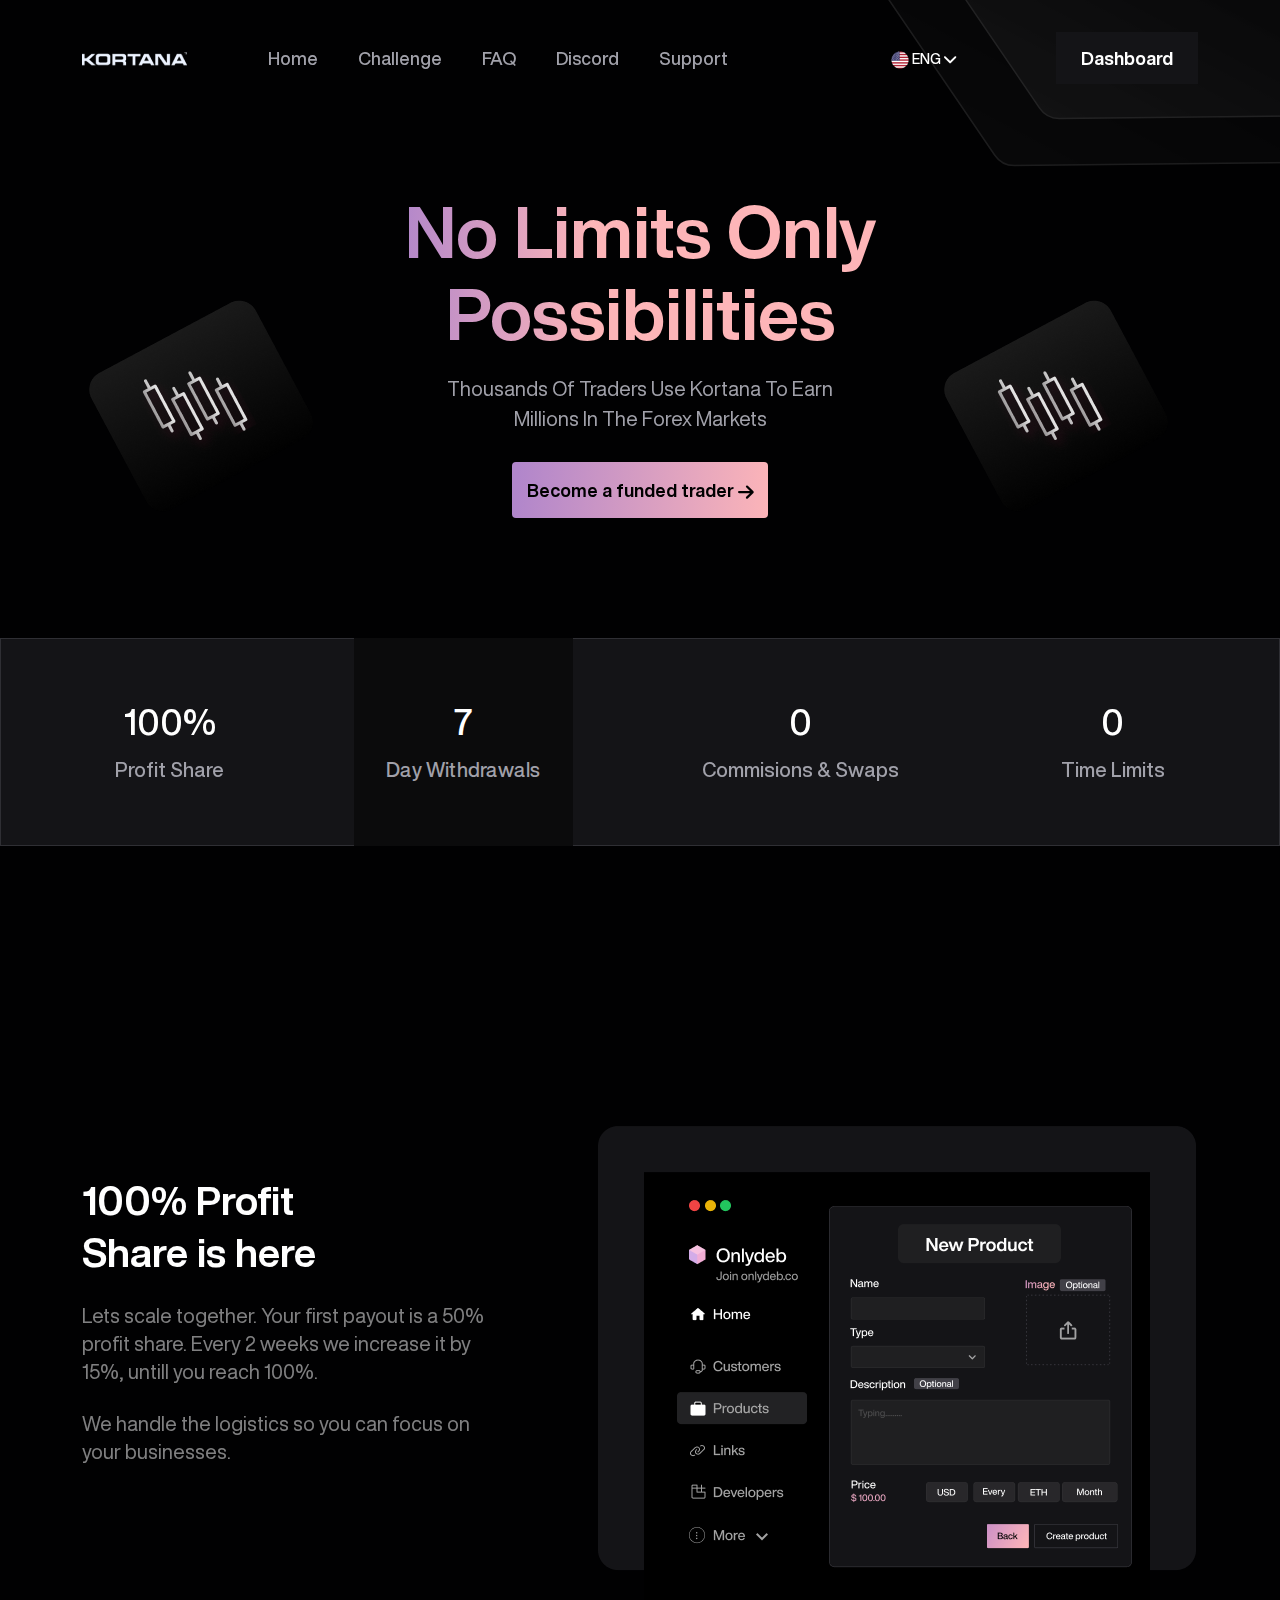
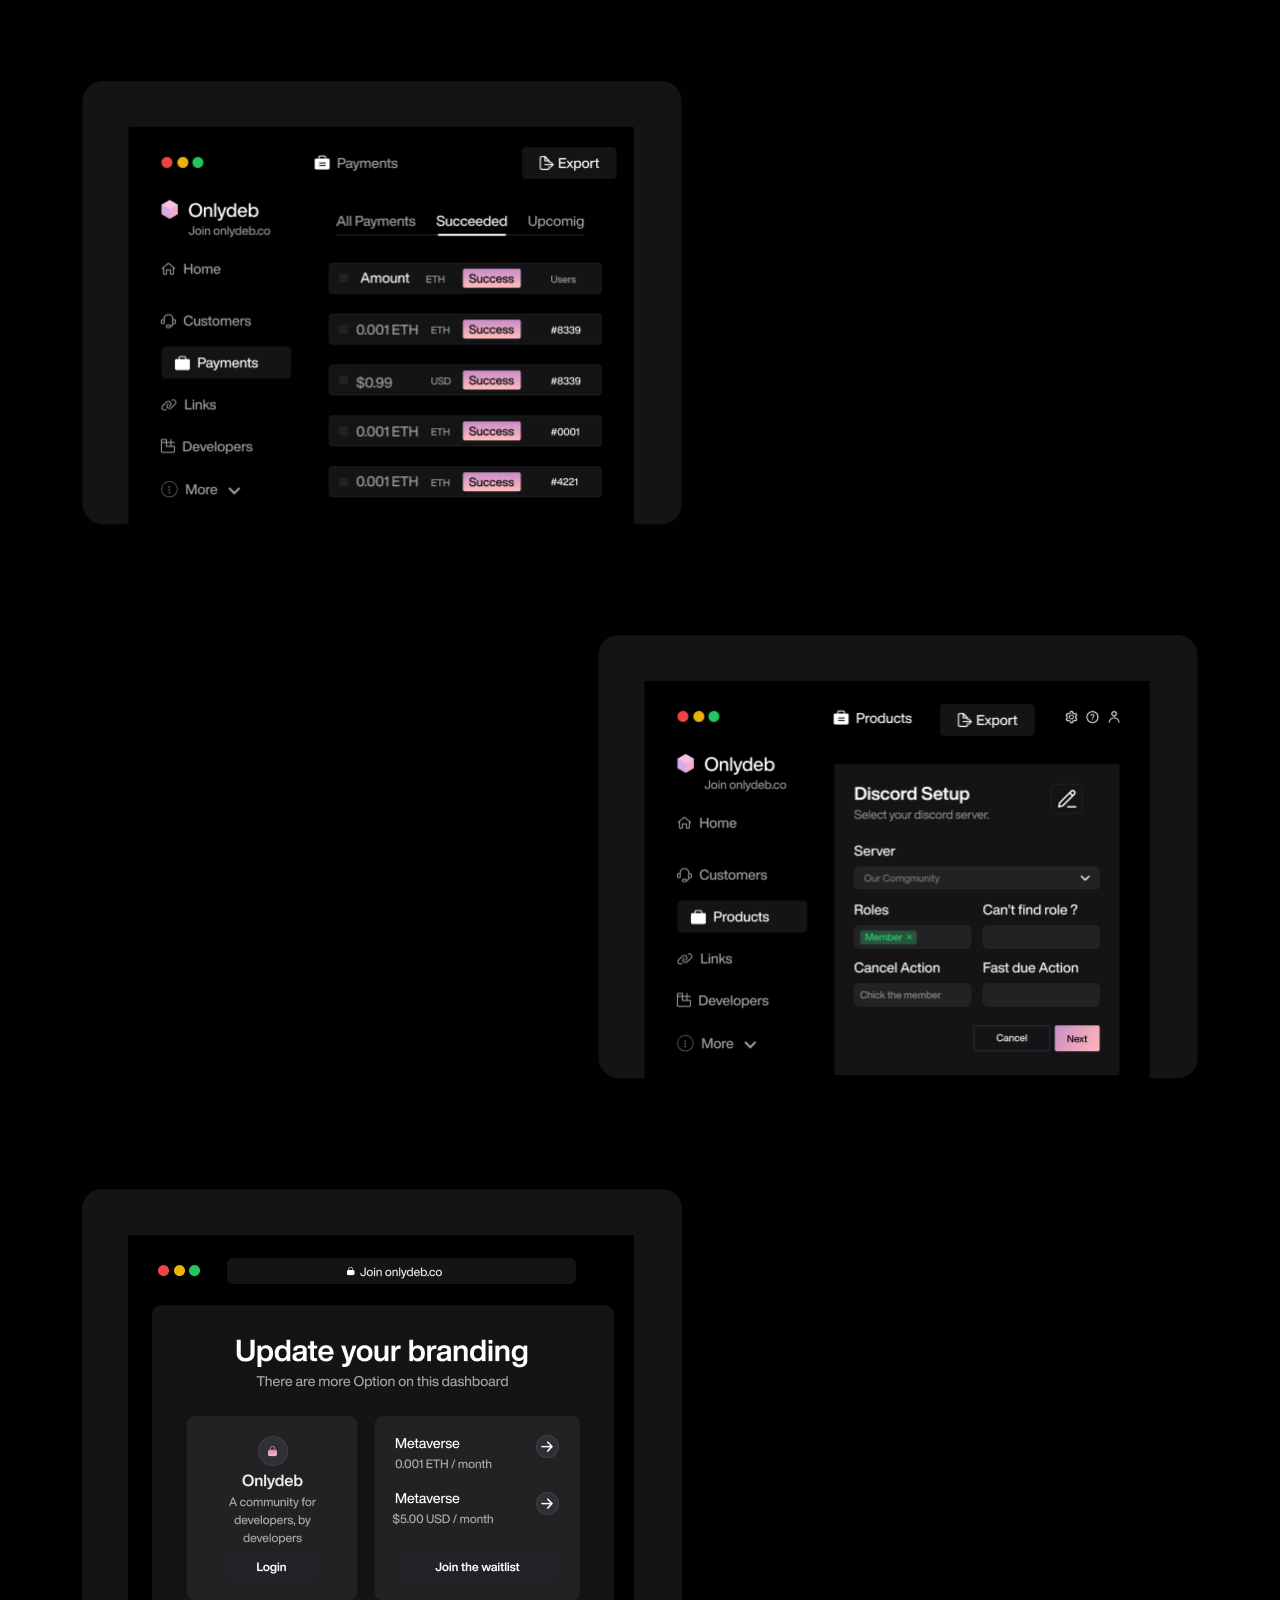
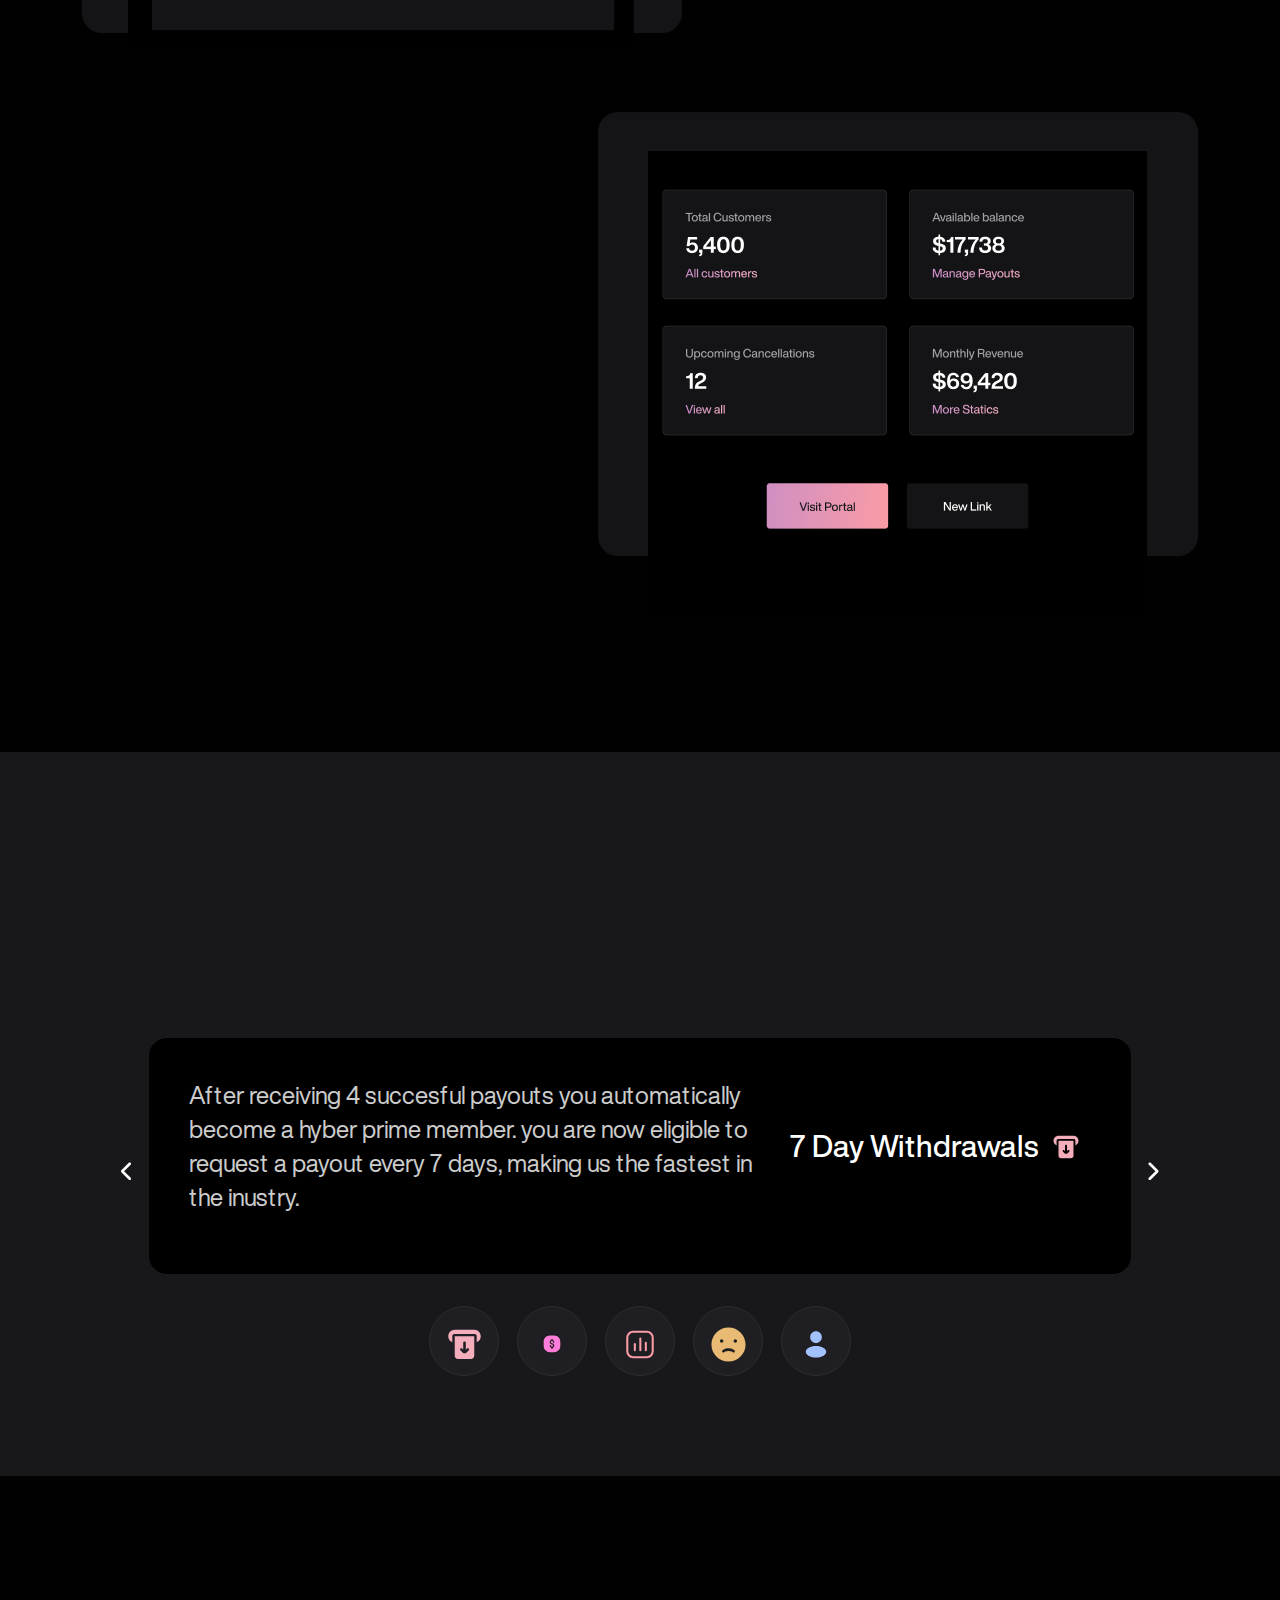
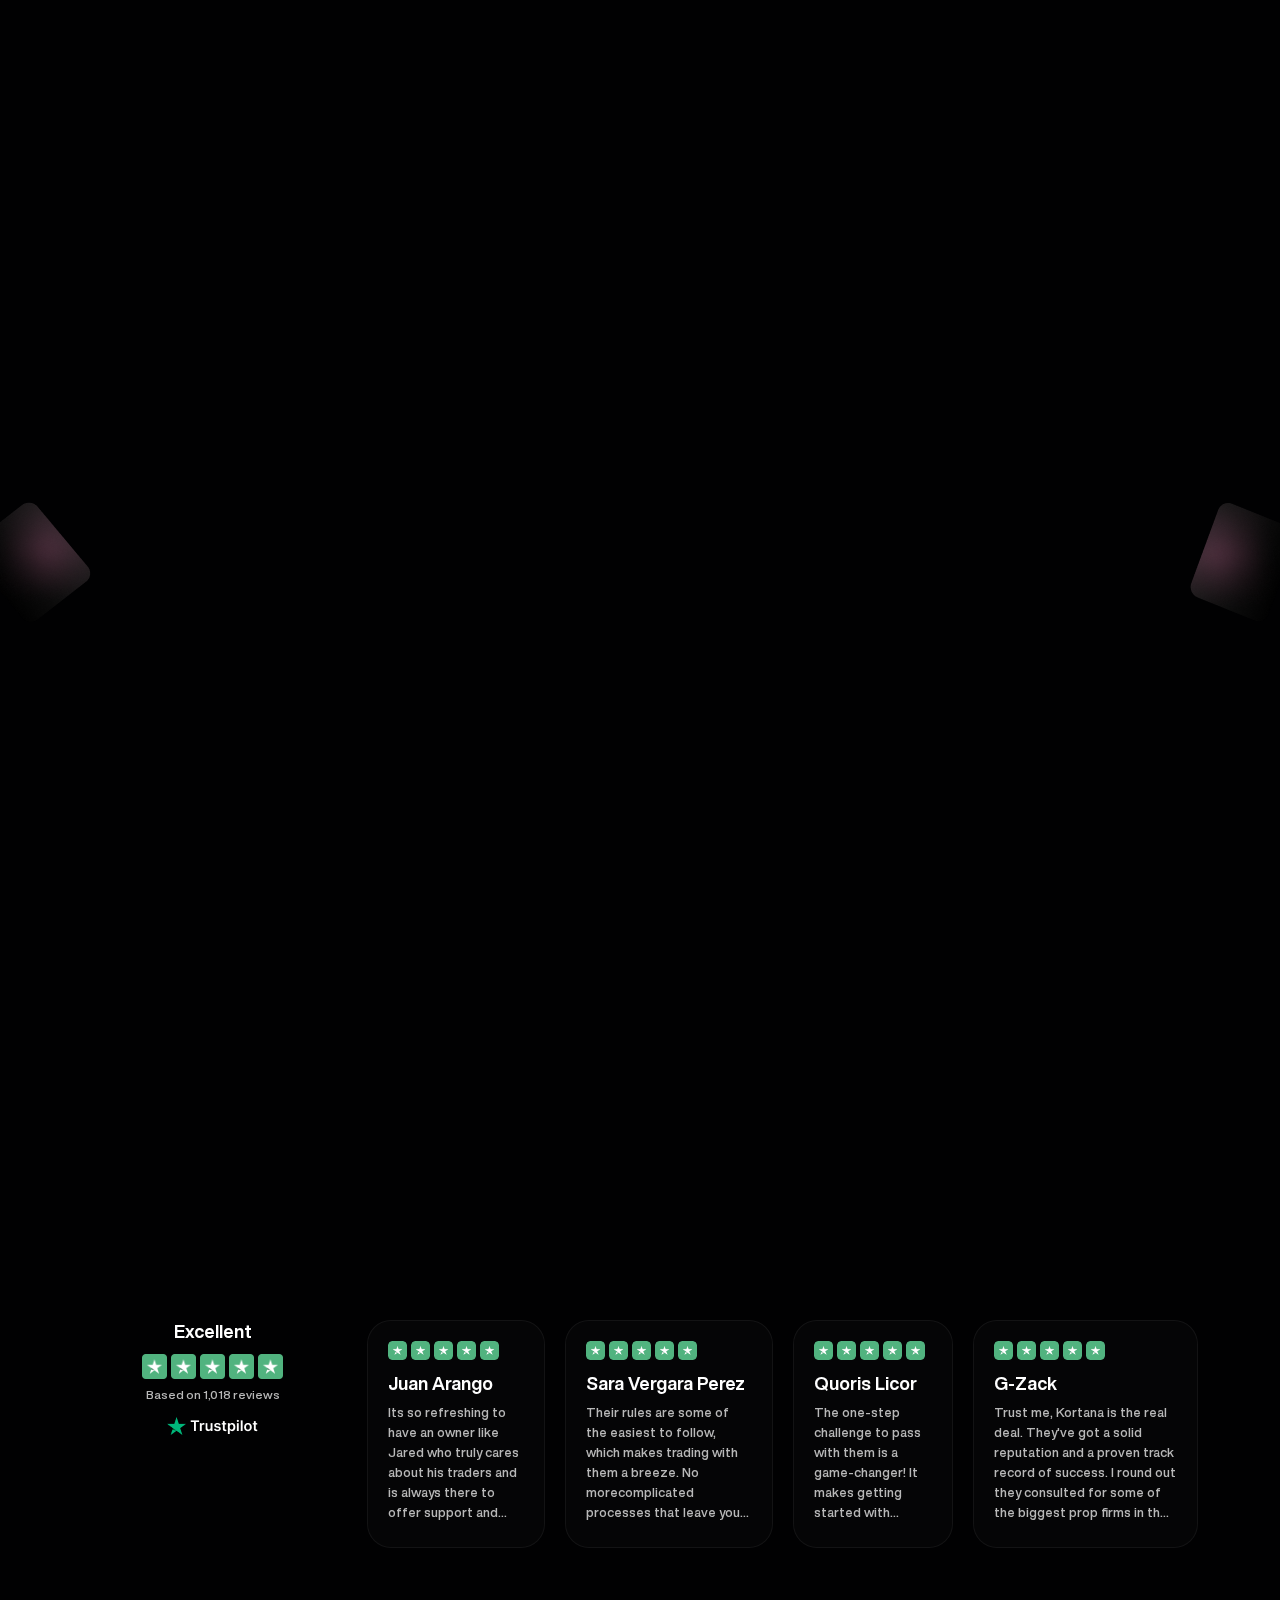
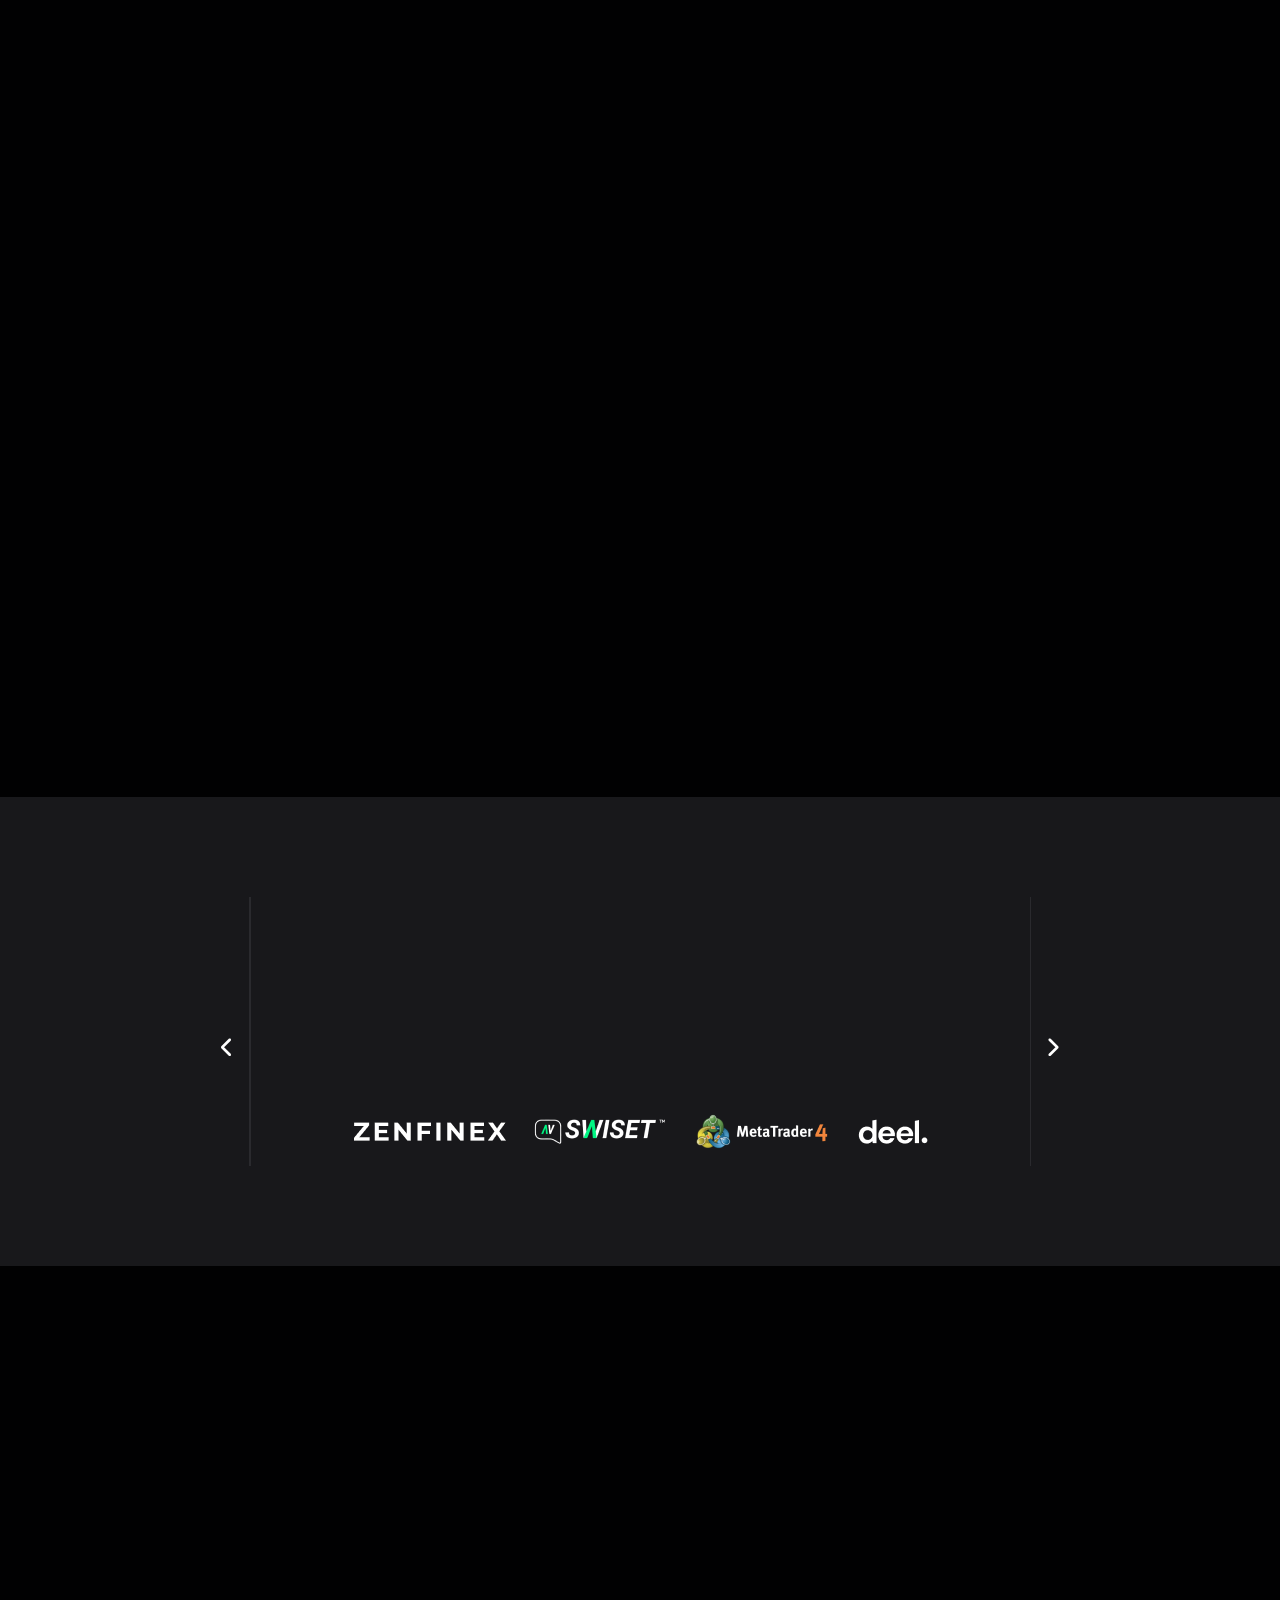
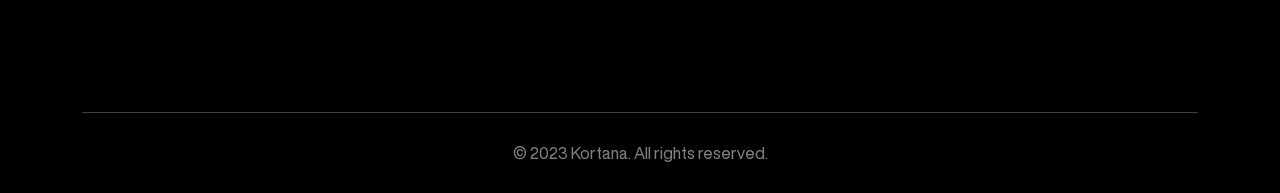
==== commit aafb63db: "fix" ====
--- a/index2.html
+++ b/index2.html
@@ -452,7 +452,7 @@
                         <h2 class="sec-title text-center wow fadeInUp">Reputaion is Everything</h2>
                     </div>
                 </div>
-                <div class="row">
+                <div class="row align-items-center align-items-sm-start">
                     <div class="col-3">
                         <div class="reviews-sum text-center">
                             <h4>Excellent</h4>
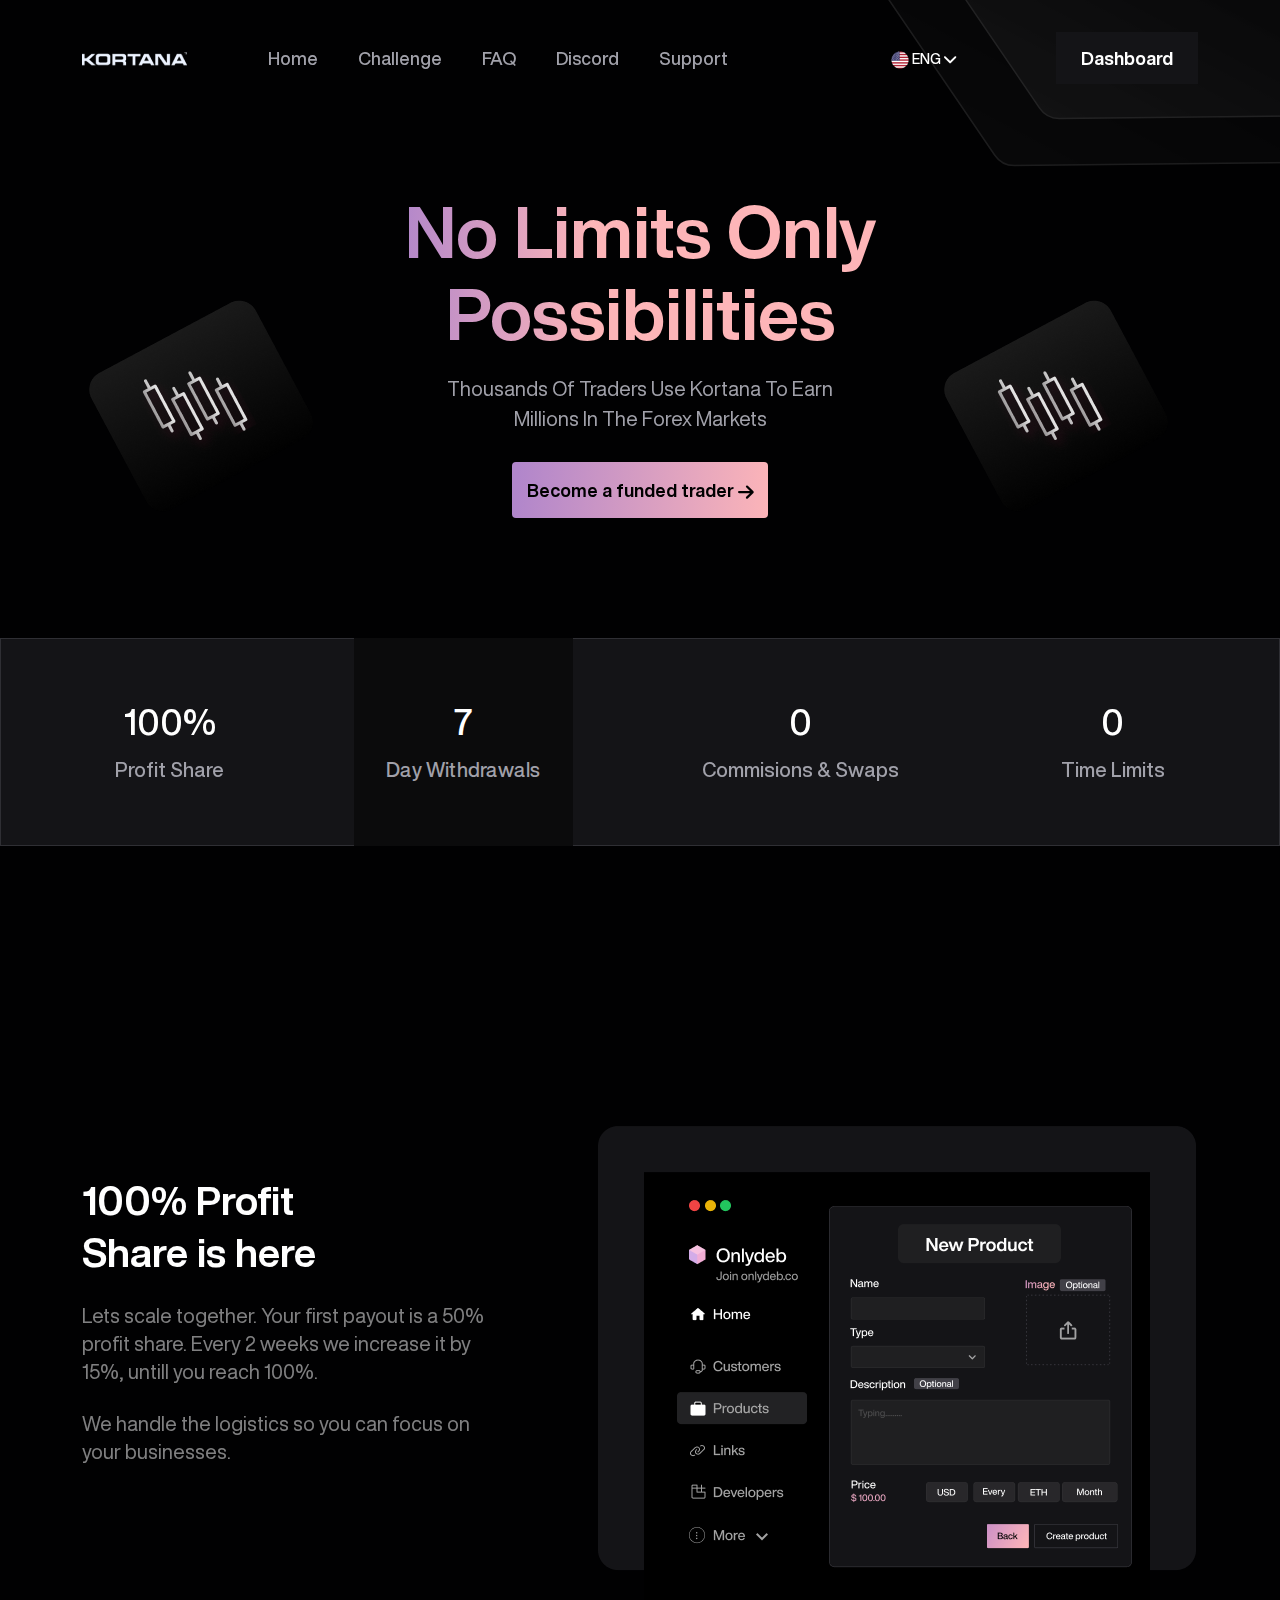
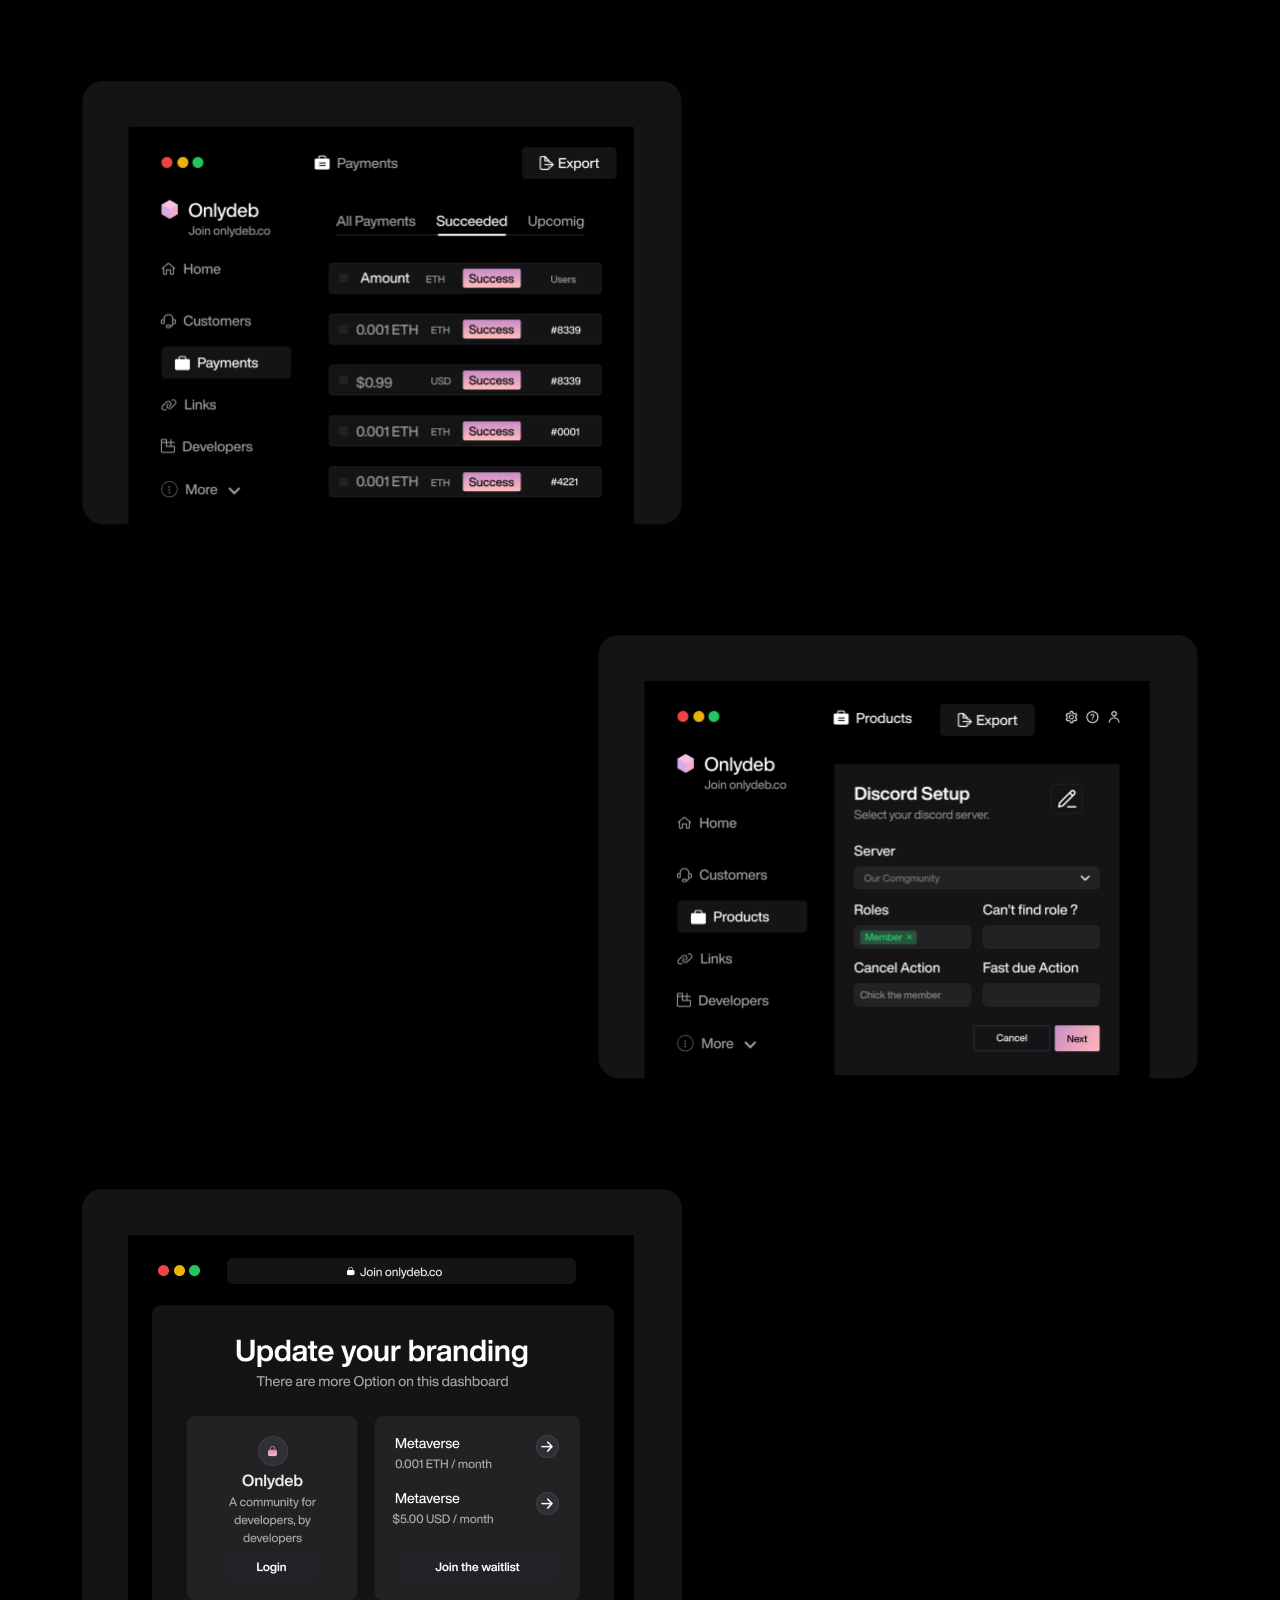
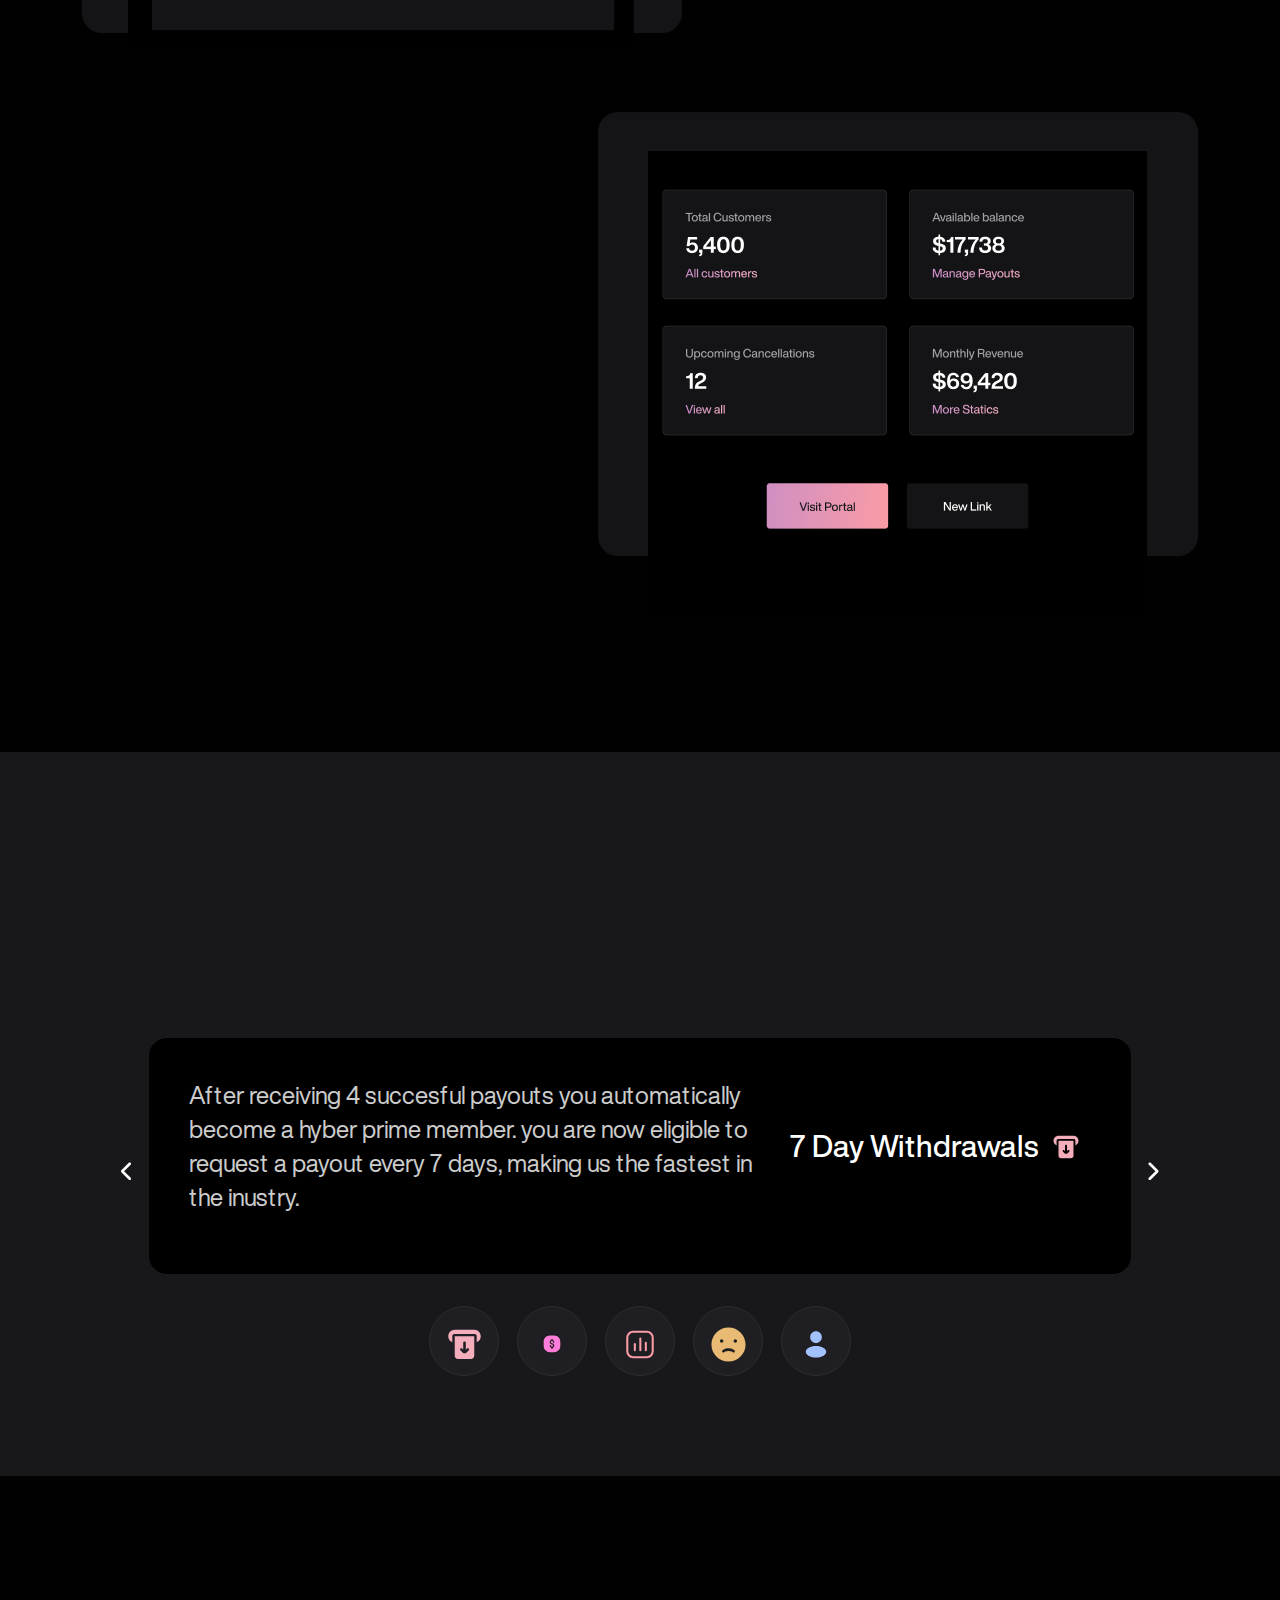
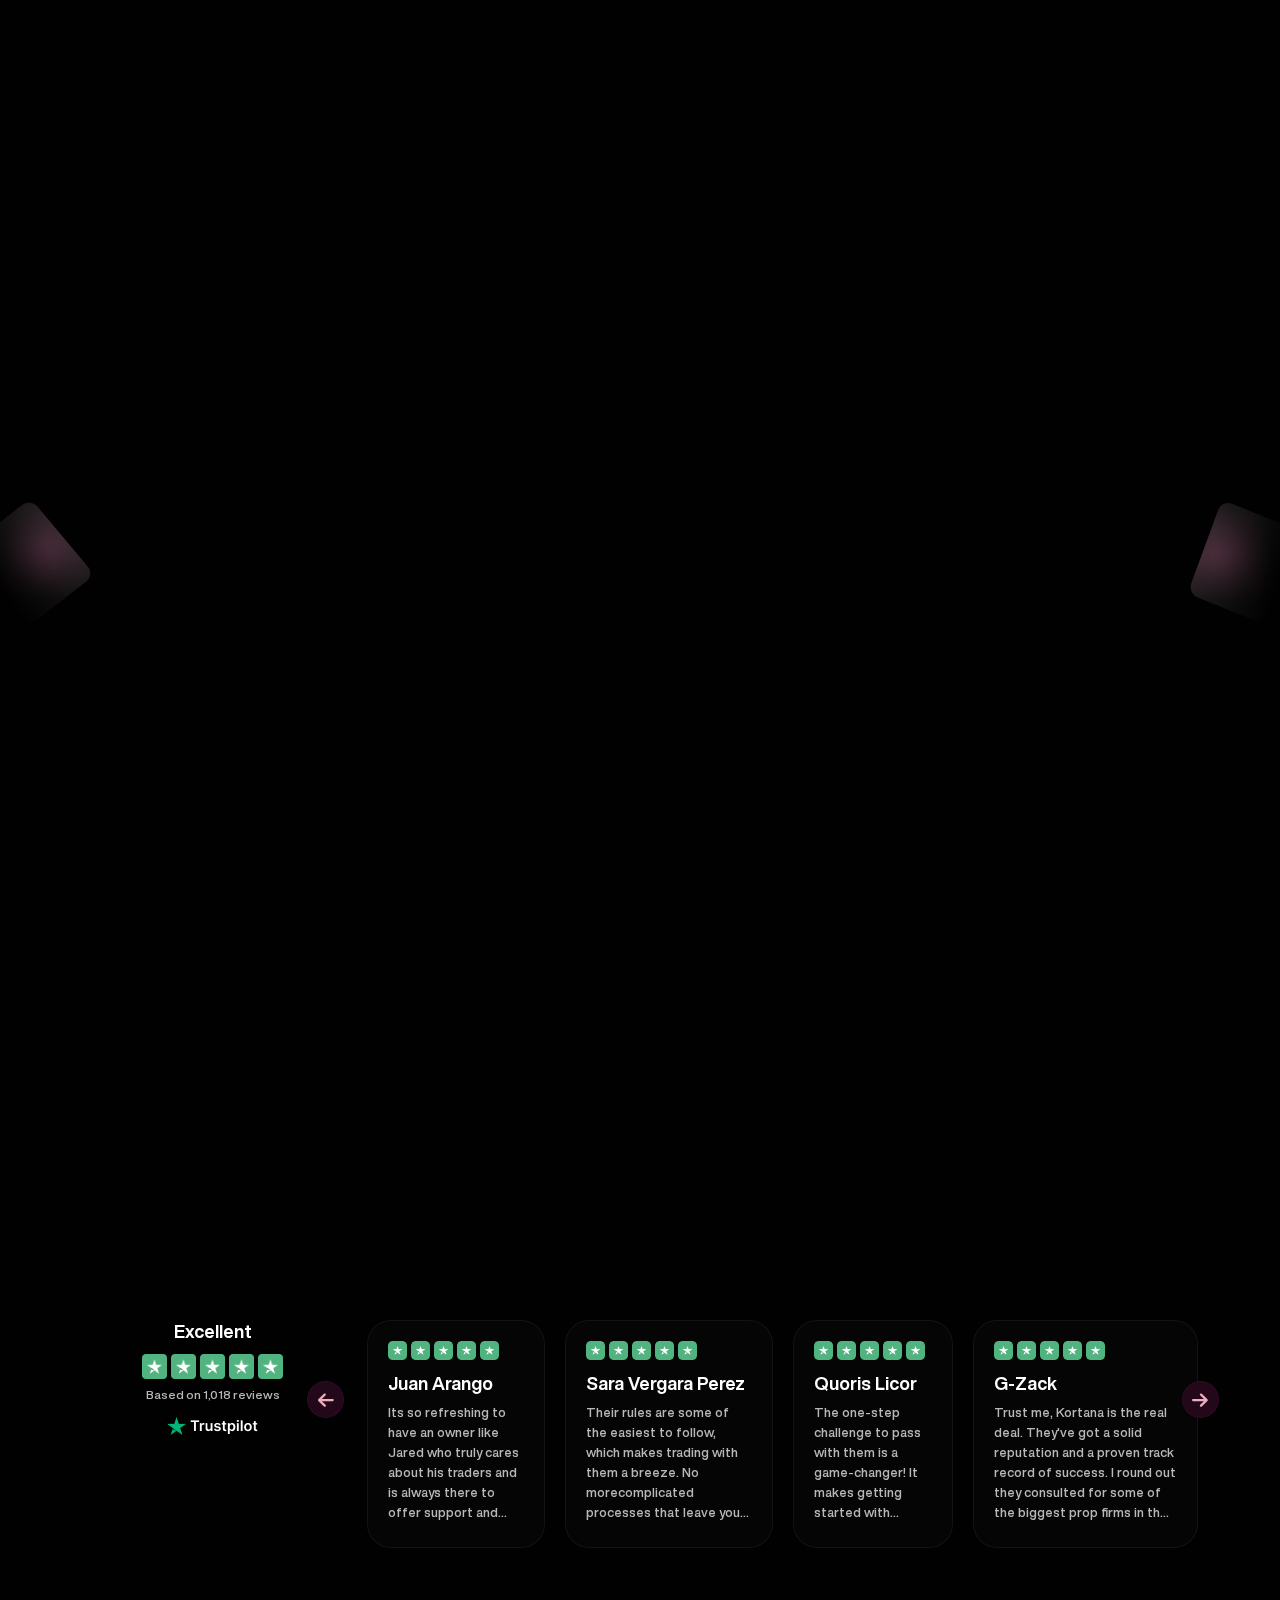
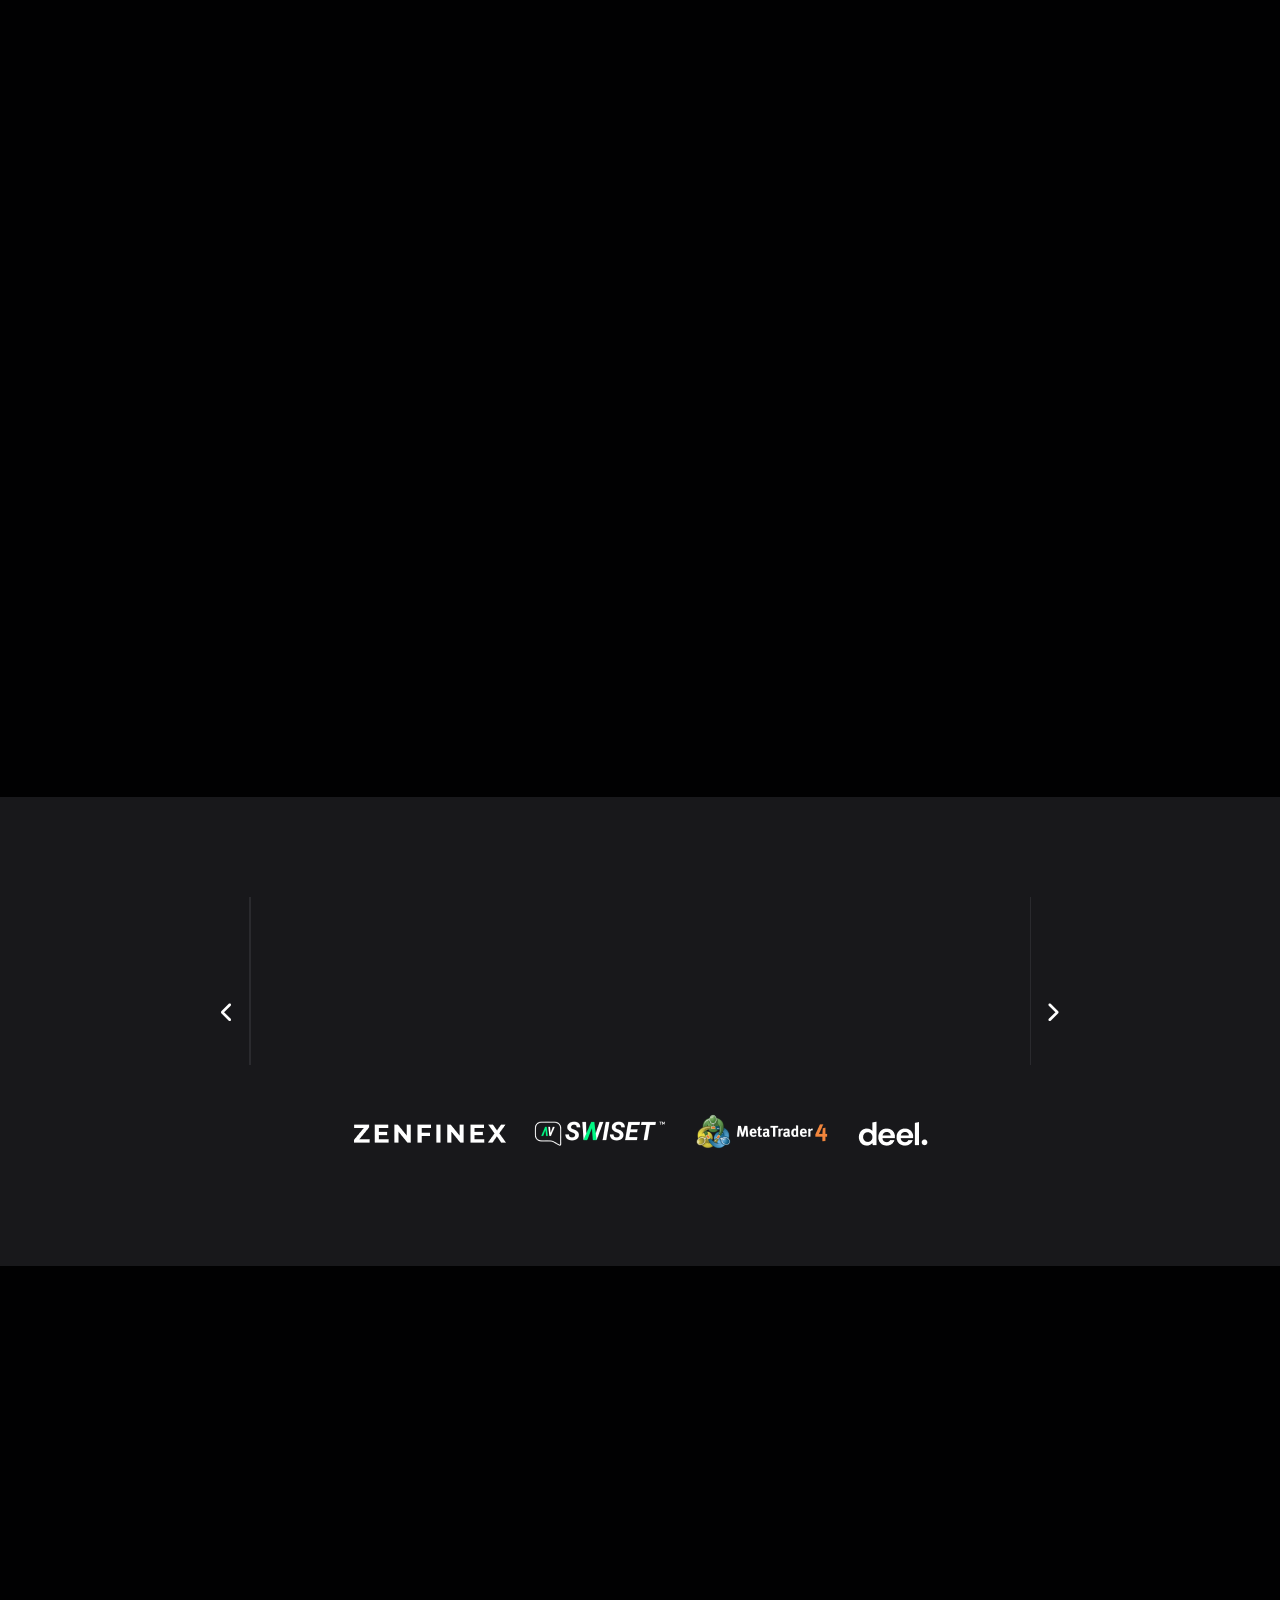
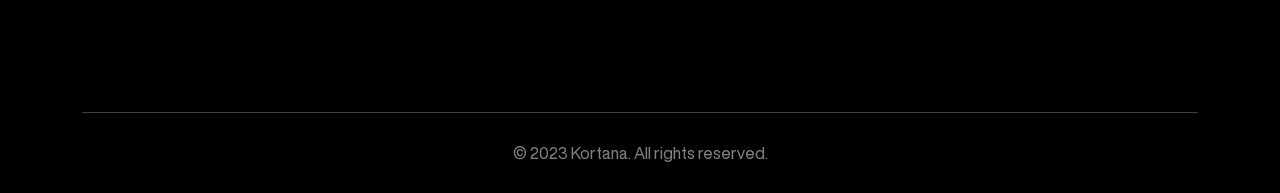
==== commit 143cd104: "fix" ====
--- a/index2.html
+++ b/index2.html
@@ -51,9 +51,11 @@
                             <a href="#">Support</a>
                         </div>
                     </div>
-                    <span class="nav-toggle d-sm-none">
-                        <i class="fa-solid fa-bars"></i>
-                    </span>
+                    <button class="mobile-menu-icon" aria-label="Main Menu Icon">
+                        <span></span>
+                        <span></span>
+                        <span></span>
+                    </button>
                 </div>
                 <div class="header-right">
                     <div class="lang-switcher">
@@ -61,7 +63,8 @@
                         <a href="#" class="lang"><span>ENG</span> <i class="fa-solid fa-chevron-down"></i></a>
                         <ul class="lang-list">
                             <li class="single-lang"><span class="flag"><img src="images/icons/usa.png" alt="english"></span><a class="lang-text" href="#">ENG</a></li>
-                            <li class="single-lang"><span class="flag"><img src="images/icons/bd.png" alt="bangla"></span><a class="lang-text" href="#">BAN</a></li>
+                            <li class="single-lang"><span class="flag"><img src="images/icons/spain.png" alt="spanish"></span><a class="lang-text" href="#">ESP</a></li>
+                            <li class="single-lang"><span class="flag"><img src="images/icons/brazil.png" alt="brazil"></span><a class="lang-text" href="#">BRZ</a></li>
                         </ul>
                     </div>
                     <a href="#" class="btn">Dashboard</a>
@@ -144,7 +147,7 @@
                         <p>Lets scale together. Your first payout is a 50% profit share. Every 2 weeks we increase it by 15%, untill you reach 100%.</p>
                         <p>We handle the logistics so you can
                             focus on your businesses.</p>
-                        <a href="#" class="btn wow fadeInUp" style="color: #A1A1AA; background-image: linear-gradient(92.71deg, #141417, #141417);">Eliminate</a>
+                        <a href="#" class="btn wow fadeInUp">Get Started</a>
                     </div>
                     <div class="card-image">
                         <img src="./images/banner/profit.png" alt="Profit">
@@ -278,41 +281,42 @@
                             </div>
                             <div class="body p-0 wow fadeInUp">
                                 <div class="tab-content accounts-content" id="accountSizeTabContent">
+                                    <div class="acc-table-wpr">
+                                        <table class="kt-table table table-responsive mb-0">
+                                            <thead>
+                                                <tr>
+                                                    <th></th>
+                                                    <th>Phase1</th>
+                                                    <th>Phase2</th>
+                                                </tr>
+                                            </thead>
+                                            <tbody>
+                                                <tr>
+                                                    <td>
+                                                        <span class="acc-name">Profit target</span>
+                                                    </td>
+                                                    <td>8%</td>
+                                                    <td>5%</td>
+                                                </tr>
+                                                <tr>
+                                                    <td>
+                                                        <span class="acc-name">Max daily loss</span>
+                                                    </td>
+                                                    <td>5%</td>
+                                                    <td>5%</td>
+                                                </tr>
+                                                <tr>
+                                                    <td>
+                                                        <span class="acc-name">Max loss</span>
+                                                    </td>
+                                                    <td>10%</td>
+                                                    <td>10%</td>
+                                                </tr>
+                                            </tbody>
+                                        </table>
+                                    </div>
                                     <div class="tab-pane fade show active" id="ten" role="tabpanel" aria-labelledby="ten-tab">
-                                        <div class="acc-table-wpr">
-                                            <table class="kt-table table table-responsive mb-0">
-                                                <thead>
-                                                    <tr>
-                                                        <th></th>
-                                                        <th>Phase1</th>
-                                                        <th>Phase2</th>
-                                                    </tr>
-                                                </thead>
-                                                <tbody>
-                                                    <tr>
-                                                        <td>
-                                                            <span class="acc-name">Profit target</span>
-                                                        </td>
-                                                        <td>8%</td>
-                                                        <td>5%</td>
-                                                    </tr>
-                                                    <tr>
-                                                        <td>
-                                                            <span class="acc-name">Max daily loss</span>
-                                                        </td>
-                                                        <td>5%</td>
-                                                        <td>5%</td>
-                                                    </tr>
-                                                    <tr>
-                                                        <td>
-                                                            <span class="acc-name">Max loss</span>
-                                                        </td>
-                                                        <td>10%</td>
-                                                        <td>10%</td>
-                                                    </tr>
-                                                </tbody>
-                                            </table>
-                                        </div>
+                                        
                                         <div class="acunts-total">
                                             <div>
                                                 <h3>$199</h3>
@@ -320,117 +324,49 @@
                                             </div>
                                             <a href="#" class="btn primary-btn">Lets go</a>
                                         </div>
-                                        <div class="trading-sum">
-                                            <p>Weekend Trading : YES</p>
-                                            <p>EA Trading: YES</p>
-                                            <p>News Trading : Yes</p>
-                                            <p>Overnight Trading : YES</p>
-                                        </div>
+                                        
                                     </div>
                                     <div class="tab-pane fade" id="twtyFive" role="tabpanel" aria-labelledby="twtyFive-tab">
-                                        <div class="acc-table-wpr">
-                                            <table class="kt-table table table-responsive mb-0">
-                                                <thead>
-                                                    <tr>
-                                                        <th></th>
-                                                        <th>Phase1</th>
-                                                        <th class="text-center">Funded</th>
-                                                    </tr>
-                                                </thead>
-                                                <tbody>
-                                                    <tr>
-                                                        <td>
-                                                            <div class="d-flex align-items-center">
-                                                                <span class="acc-name">Profit Target</span>
-                                                                <div class="info position-relative">
-                                                                    <img src="./images/icons/what.png" alt="What">
-                                                                    <div class="info-text">
-                                                                        is simply dummy text of the printing and typesetting industry. Lorem Ipsum has been the industry's standard dummy text ever since the 1500s, when an unknown printer took a galley of type and scrambled it to make a type specimen book. It has survived not only five .
-                                                                    </div>
-                                                                </div>
-                                                            </div>
-                                                        </td>
-                                                        <td>$2000</td>
-                                                        <td class="text-center">80/20 Profit Split</td>
-                                                    </tr>
-                                                    <tr>
-                                                        <td>
-                                                            <div class="d-flex align-items-center">
-                                                                <span class="acc-name">Min Trading Days</span>
-                                                                <div class="info position-relative">
-                                                                    <img src="./images/icons/what.png" alt="What">
-                                                                    <div class="info-text">
-                                                                        is simply dummy text of the printing and typesetting industry. Lorem Ipsum has been the industry's standard dummy text ever since the 1500s, when an unknown printer took a galley of type and scrambled it to make a type specimen book. It has survived not only five .
-                                                                    </div>
-                                                                </div>
-                                                            </div>
-                                                        </td>
-                                                        <td>0 Days</td>
-                                                        <td class="text-center">0 Days</td>
-                                                    </tr>
-                                                    <tr>
-                                                        <td>
-                                                            <div class="d-flex align-items-center">
-                                                                <span class="acc-name">Max Trading Days</span>
-                                                                <div class="info position-relative">
-                                                                    <img src="./images/icons/what.png" alt="What">
-                                                                    <div class="info-text">
-                                                                        is simply dummy text of the printing and typesetting industry. Lorem Ipsum has been the industry's standard dummy text ever since the 1500s, when an unknown printer took a galley of type and scrambled it to make a type specimen book. It has survived not only five .
-                                                                    </div>
-                                                                </div>
-                                                            </div>
-                                                        </td>
-                                                        <td>30 Days</td>
-                                                        <td class="text-center"><span class="td-btn null">None</span></td>
-                                                    </tr>
-                                                    <tr>
-                                                        <td>
-                                                            <div class="d-flex align-items-center">
-                                                                <span class="acc-name">Max Loss</span>
-                                                                <div class="info position-relative">
-                                                                    <img src="./images/icons/what.png" alt="What">
-                                                                    <div class="info-text">
-                                                                        is simply dummy text of the printing and typesetting industry. Lorem Ipsum has been the industry's standard dummy text ever since the 1500s, when an unknown printer took a galley of type and scrambled it to make a type specimen book. It has survived not only five .
-                                                                    </div>
-                                                                </div>
-                                                            </div>
-                                                        </td>
-                                                        <td>$2000</td>
-                                                        <td class="text-center">4%</td>
-                                                    </tr>
-                                                    <tr>
-                                                        <td>
-                                                            <div class="d-flex align-items-center">
-                                                                <span class="acc-name">Refundable Free</span>
-                                                                <div class="info position-relative">
-                                                                    <img src="./images/icons/what.png" alt="What">
-                                                                    <div class="info-text">
-                                                                        is simply dummy text of the printing and typesetting industry. Lorem Ipsum has been the industry's standard dummy text ever since the 1500s, when an unknown printer took a galley of type and scrambled it to make a type specimen book. It has survived not only five .
-                                                                    </div>
-                                                                </div>
-                                                            </div>
-                                                        </td>
-                                                        <td>$228</td>
-                                                        <td class="text-center"><span class="td-btn">Refund</span></td>
-                                                    </tr>
-                                                    <tr>
-                                                        <td>
-                                                            <div class="d-flex align-items-center">
-                                                                <span class="acc-name">Pass Bonus</span>
-                                                                <div class="info position-relative">
-                                                                    <img src="./images/icons/what.png" alt="What">
-                                                                    <div class="info-text">
-                                                                        is simply dummy text of the printing and typesetting industry. Lorem Ipsum has been the industry's standard dummy text ever since the 1500s, when an unknown printer took a galley of type and scrambled it to make a type specimen book. It has survived not only five .
-                                                                    </div>
-                                                                </div>
-                                                            </div>
-                                                        </td>
-                                                        <td><span class="td-btn null">None</span></td>
-                                                        <td class="text-center"><span class="td-btn null">None</span></td>
-                                                    </tr>
-                                                </tbody>
-                                            </table>
-                                        </div>
+                                        <div class="acunts-total">
+                                            <div>
+                                                <h3>$250</h3>
+                                                <p>Fully refundable + pass bonus</p>
+                                            </div>
+                                            <a href="#" class="btn primary-btn">Lets go</a>
+                                        </div>
+                                    </div>
+                                    <div class="tab-pane fade" id="fifty" role="tabpanel" aria-labelledby="fifty-tab">
+                                        <div class="acunts-total">
+                                            <div>
+                                                <h3>$500</h3>
+                                                <p>Fully refundable + pass bonus</p>
+                                            </div>
+                                            <a href="#" class="btn primary-btn">Lets go</a>
+                                        </div>
+                                    </div>
+                                    <div class="tab-pane fade" id="hundred" role="tabpanel" aria-labelledby="hundred-tab">
+                                        <div class="acunts-total">
+                                            <div>
+                                                <h3>$1000</h3>
+                                                <p>Fully refundable + pass bonus</p>
+                                            </div>
+                                            <a href="#" class="btn primary-btn">Lets go</a>
+                                        </div>
+                                    </div>
+                                    <div class="tab-pane fade" id="twoHun" role="tabpanel" aria-labelledby="twoHun-tab">
+                                        <div class="acunts-total">
+                                            <div>
+                                                <h3>$2000</h3>
+                                                <p>Fully refundable + pass bonus</p>
+                                            </div>
+                                            <a href="#" class="btn primary-btn">Lets go</a>
+                                        </div>
+                                    </div>
+                                    <div class="trading-sum">
+                                        <p>Weekend Trading : YES</p>
+                                        <p>EA Trading: YES</p>
+                                        <p>News Trading : Yes</p>
+                                        <p>Overnight Trading : YES</p>
                                     </div>
                                 </div>
                             </div>
@@ -463,8 +399,8 @@
                                 <img src="./images/icons/star-lg.png" alt="ratings">
                                 <img src="./images/icons/star-lg.png" alt="ratings">
                             </div>
-                            <p>Based on 1,018 reviews</p>
-                            <a href="#">
+                            <a href="https://www.trustpilot.com/" class="total-reviews" target="_blank">Based on 1,018 reviews</a>
+                            <a href="https://www.trustpilot.com/" target="_blank">
                                 <img src="./images/logos/trust-logo-sm.png" alt="TrustPoint">
                             </a>
                         </div>
@@ -613,23 +549,17 @@
                             <div class="slide">
                                 <h2 class="sec-title wow fadeInUp">Backed by the best.</h2>
                                 <p class="sec-des wow fadeInUp">Make it so this text will change depending which button is clicked, and also will auto scroll every 3 seconds.</p>
-                                <div class="brand-list">
-                                    <div><img src="./images/logos/zenfinex.png" alt="zenfinex"></div>
-                                    <div><img src="./images/logos/swiset.png" alt="swiset"></div>
-                                    <div><img src="./images/logos/metaTrader.png" alt="metatrader"></div>
-                                    <div><img src="./images/logos/deel.png" alt="deel"></div>
-                                </div>
                             </div>
                             <div class="slide">
                                 <h2 class="sec-title wow fadeInUp">Backed by the best.</h2>
                                 <p class="sec-des wow fadeInUp">Make it so this text will change depending which button is clicked, and also will auto scroll every 3 seconds.</p>
-                                <div class="brand-list">
-                                    <div><img src="./images/logos/zenfinex.png" alt="zenfinex"></div>
-                                    <div><img src="./images/logos/swiset.png" alt="swiset"></div>
-                                    <div><img src="./images/logos/metaTrader.png" alt="metatrader"></div>
-                                    <div><img src="./images/logos/deel.png" alt="deel"></div>
-                                </div>
-                            </div>
+                            </div>
+                        </div>
+                        <div class="brand-list">
+                            <div><img src="./images/logos/zenfinex.png" alt="zenfinex"></div>
+                            <div><img src="./images/logos/swiset.png" alt="swiset"></div>
+                            <div><img src="./images/logos/metaTrader.png" alt="metatrader"></div>
+                            <div><img src="./images/logos/deel.png" alt="deel"></div>
                         </div>
                     </div>
                 </div>
--- a/css/style2.css
+++ b/css/style2.css
@@ -938,7 +938,8 @@
     margin-bottom: 12px;
 }
 
-.testi-2 .reviews-sum p{
+.testi-2 .reviews-sum a.total-reviews{
+    display: block;
     font: var(--font-weight-medium) 12px/15px var(--body-font);
     color: rgba(255, 255, 255, 0.72);
     margin: 8px 0 6px;
--- a/css/responsive2.css
+++ b/css/responsive2.css
@@ -427,7 +427,7 @@
         margin-bottom: 8px;
     }
 
-    .testi-2 .reviews-sum p {
+    .testi-2 .reviews-sum a.total-reviews {
         font-size: 7px;
         line-height: 8px;
     }
@@ -716,20 +716,51 @@
         border-bottom: 0;
     }
 
-    .header-2 .nav-toggle{
-        display: inline-block;
+    .mobile-menu-icon {
+        display: flex;
+        flex-direction: column;
+        justify-content: center;
+        align-items: center;
+        gap: 4px;
         width: 32px;
         height: 32px;
         border: 1px solid rgba(255, 255, 255, 0.2);
-        border-radius: 0;
-        text-align: center;
-        line-height: 32px;
+        transform: rotate(0deg);
+        transition: 0.5s ease-in-out;
+        outline: none;
         cursor: pointer;
-    }
-
-    .nav-toggle i{
-        font-size: 18px;
-        text-indent: 2px;
+        z-index: 10;
+    }
+
+    .mobile-menu-icon span {
+        position: relative;
+        display: inline-block;
+        height: 1px;
+        width: 11px;
+        background: var(--white-color);
+        opacity: .6;
+        transform: rotate(0deg);
+        transition: 0.25s ease-in-out;
+    }
+
+    .mobile-menu-icon span:nth-child(2){
+        width: 8px;
+        opacity: 1;
+    }
+
+    .mobile-menu-icon.open span:nth-child(1) {
+        top: 6px;
+        transform: rotate(135deg);
+    }
+
+    .mobile-menu-icon.open span:nth-child(2) {
+        opacity: 0;
+        left: -60px;
+    }
+
+    .mobile-menu-icon.open span:nth-child(3) {
+        top: -4px;
+        transform: rotate(-135deg);
     }
 
     /* Mobile Nav End */
@@ -992,7 +1023,7 @@
         margin-bottom: 8px;
     }
 
-    .testi-2 .reviews-sum p {
+    .testi-2 .reviews-sum a.total-reviews {
         font-size: 7px;
         line-height: 8px;
     }
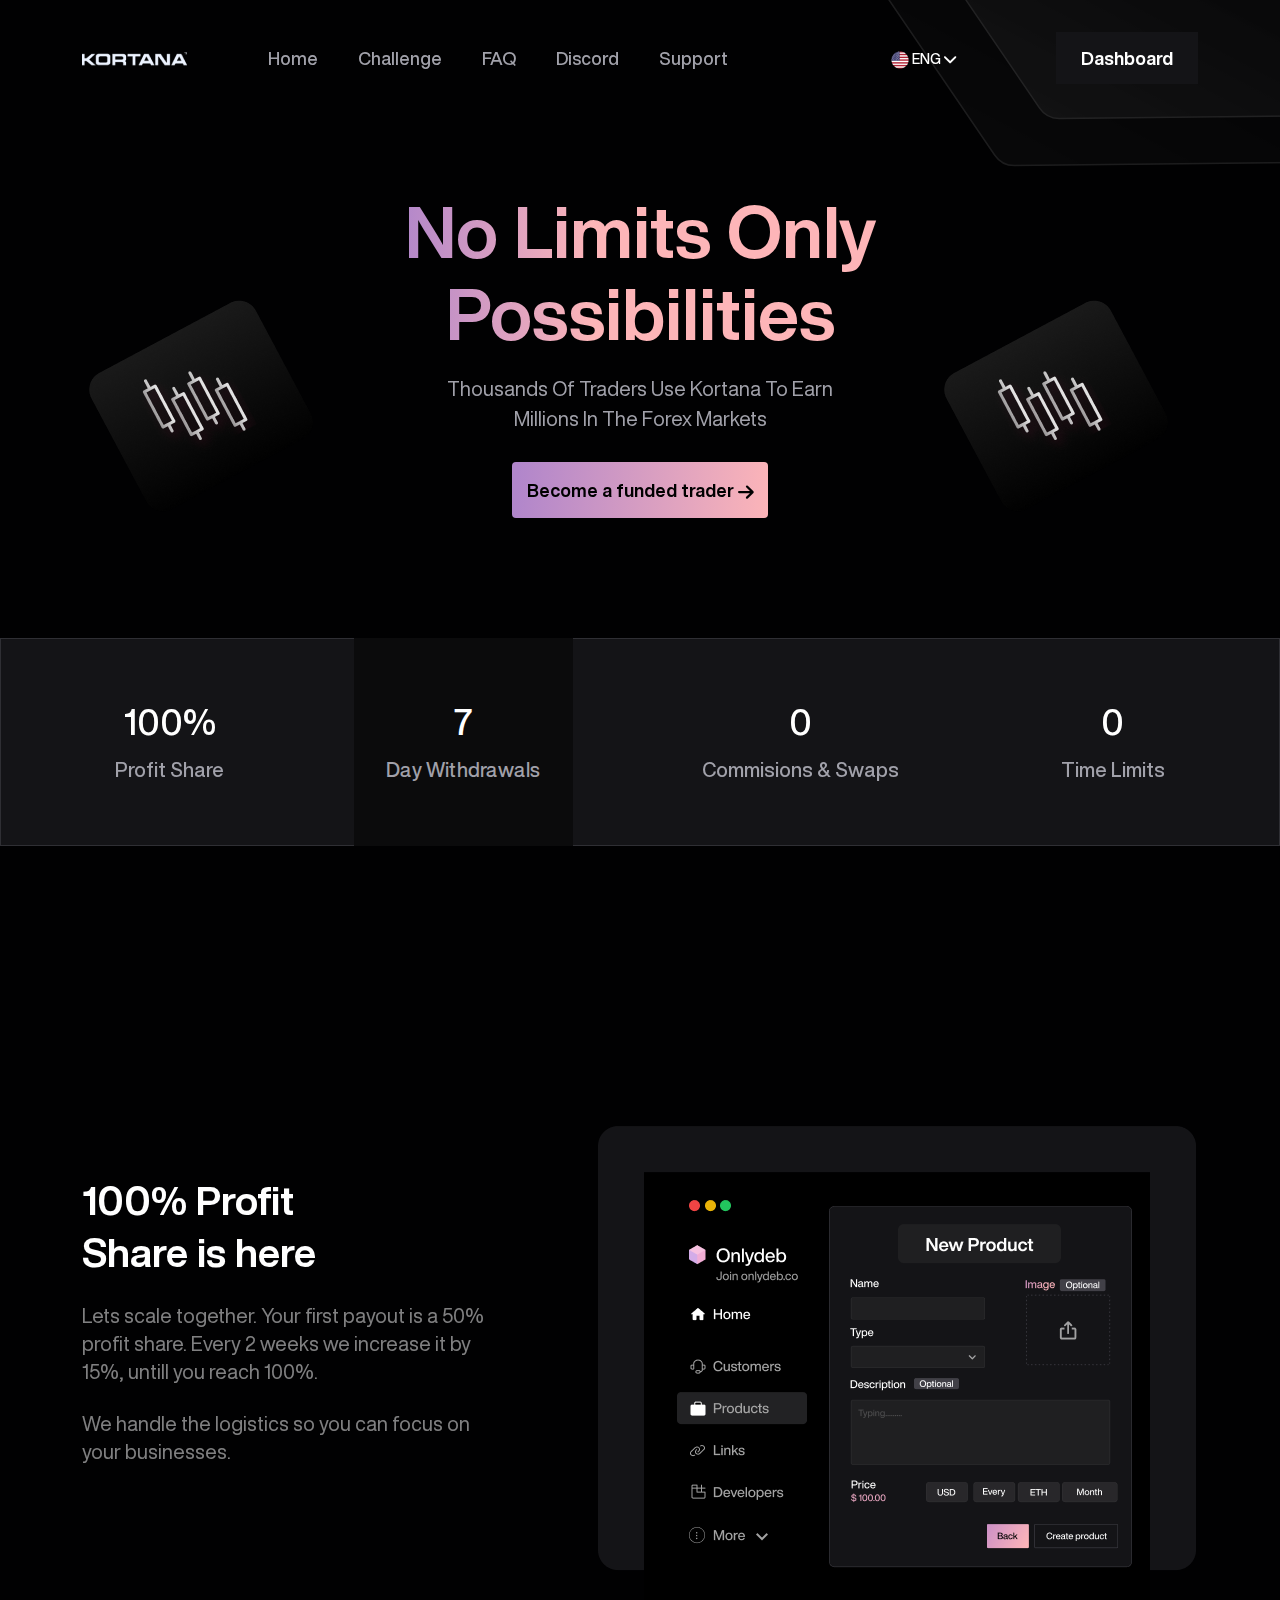
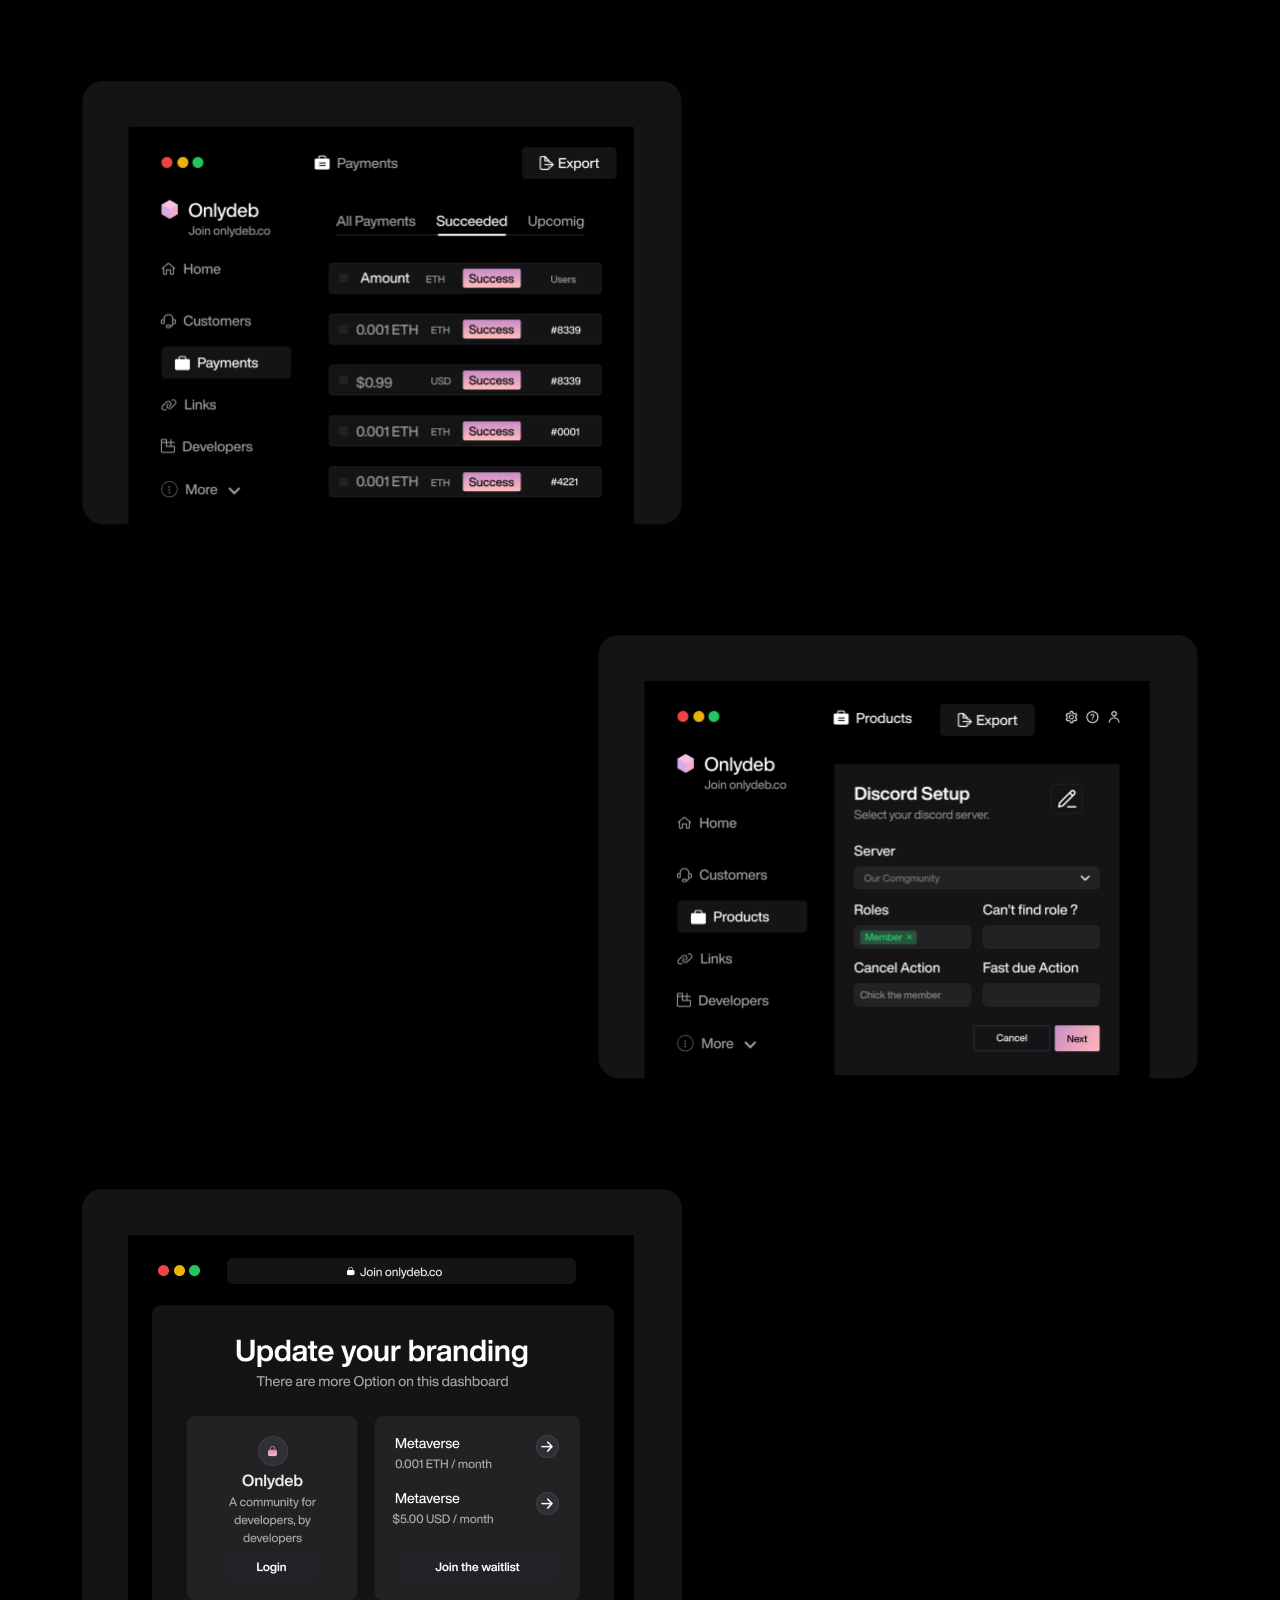
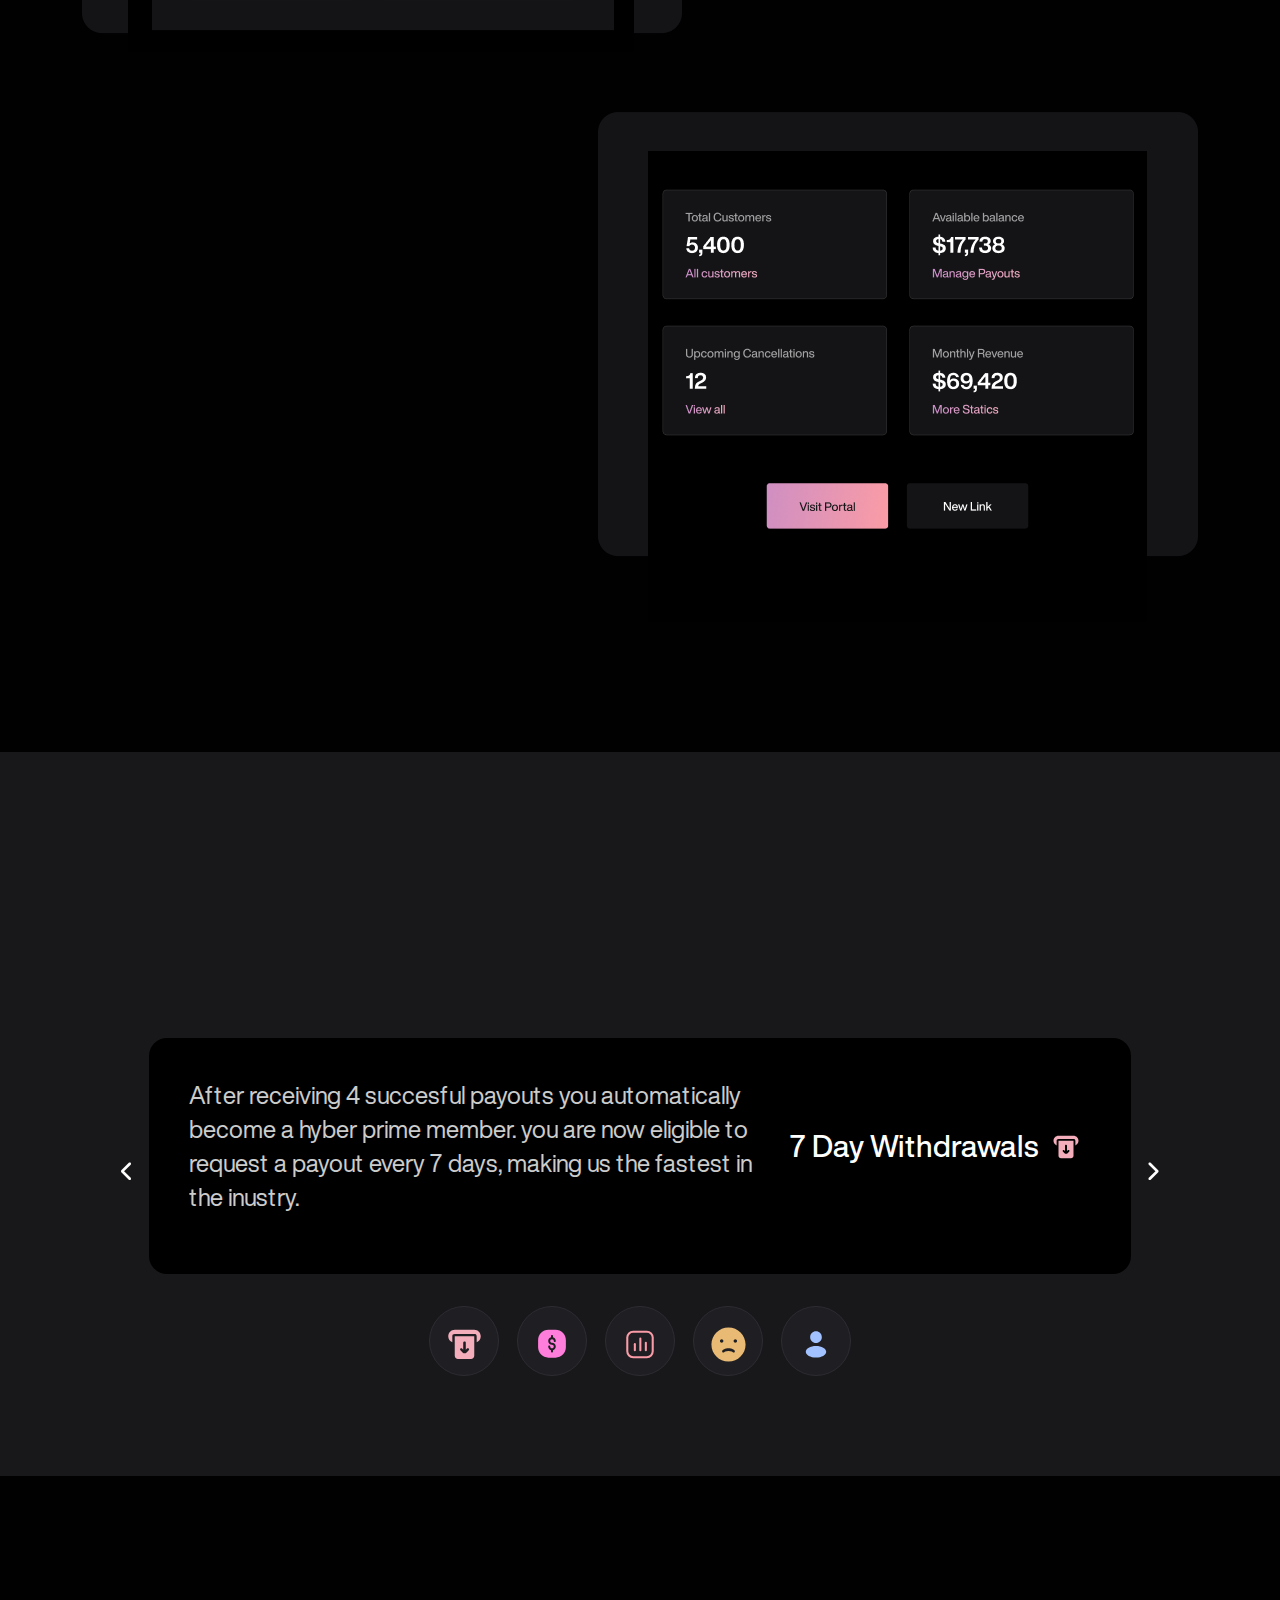
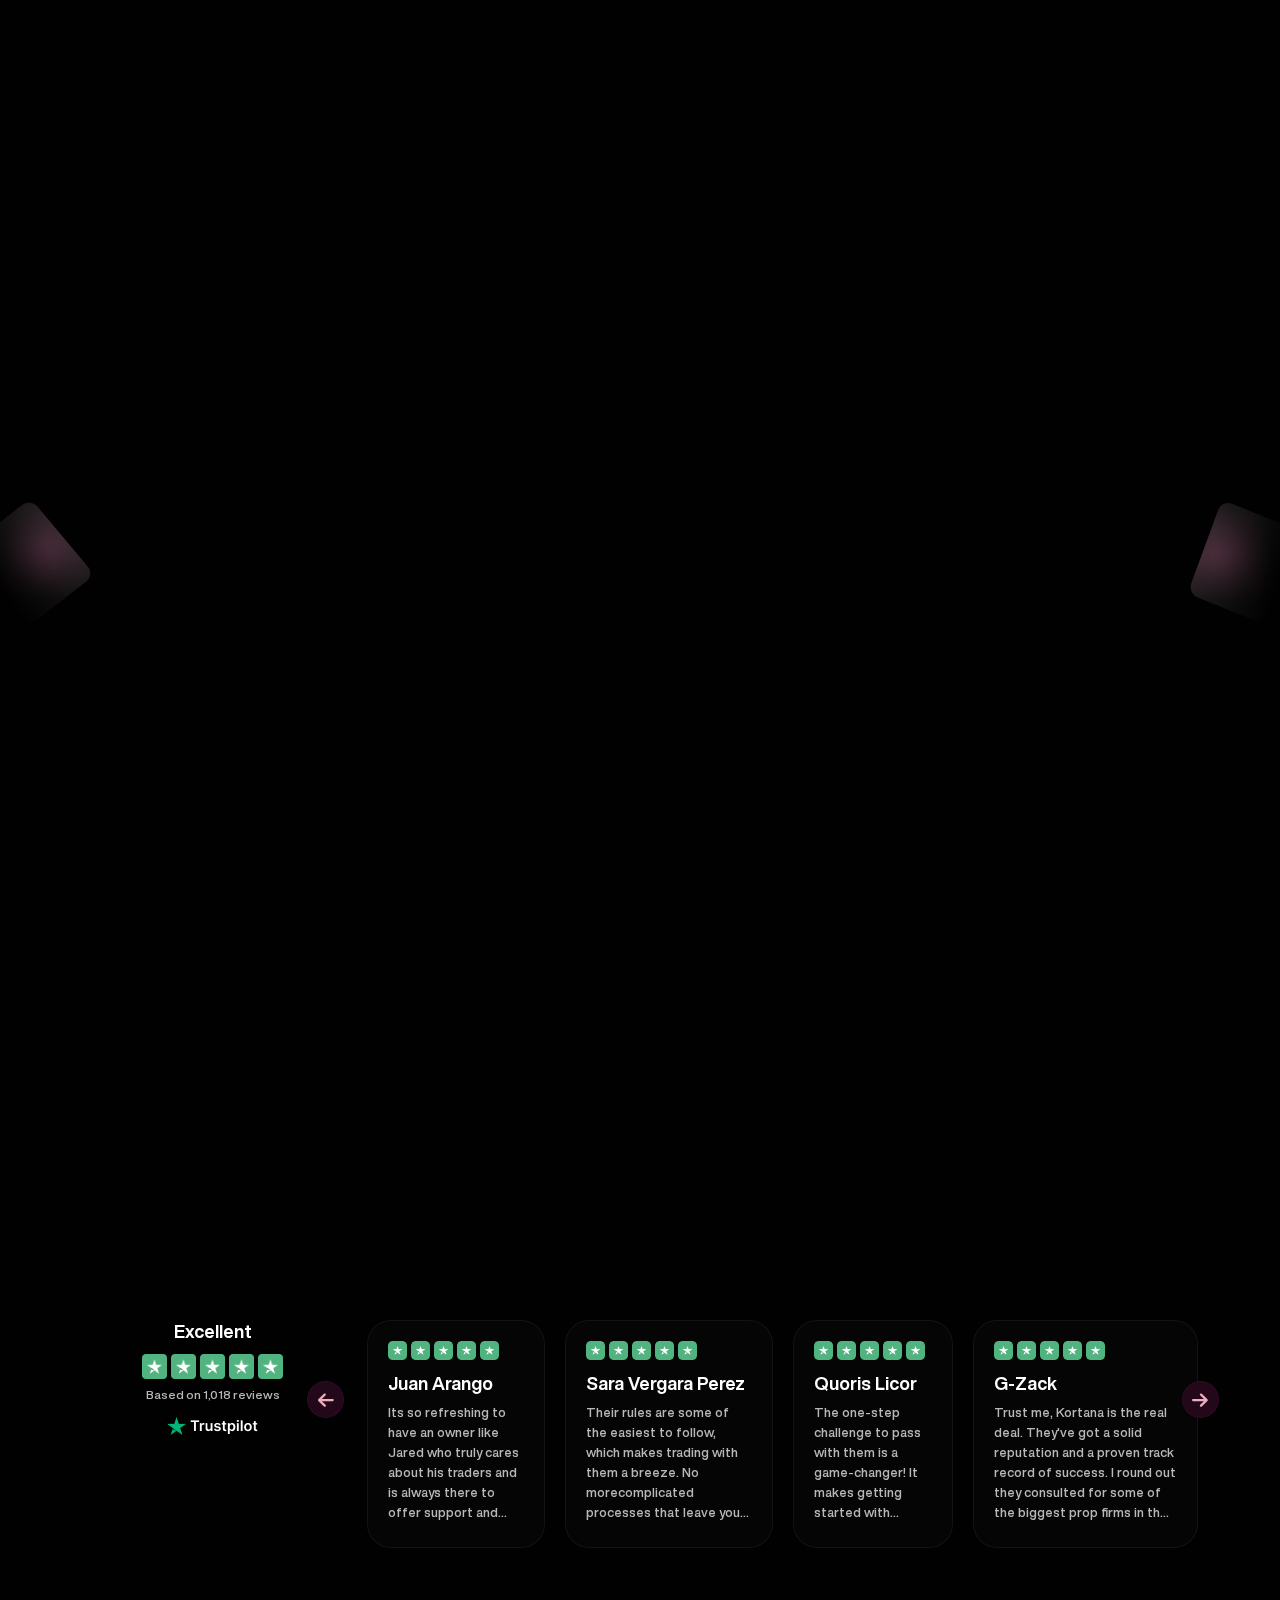
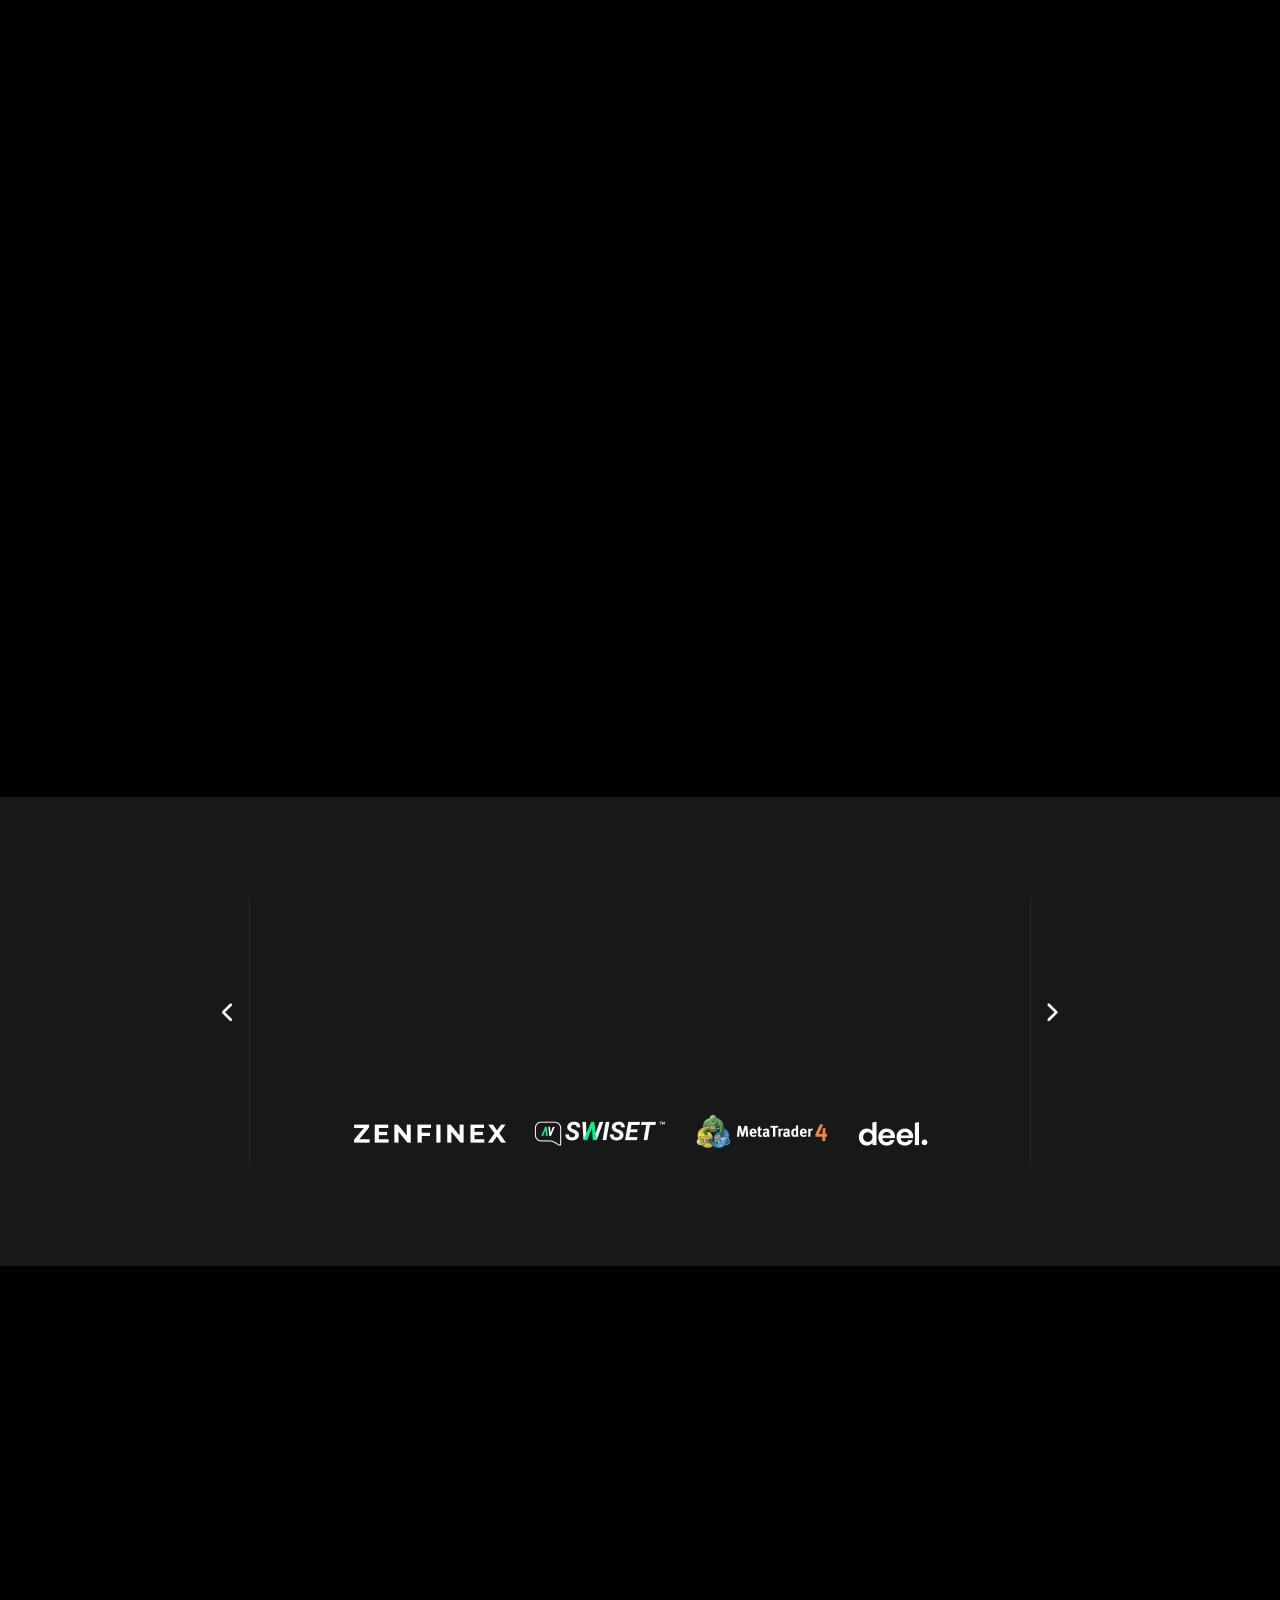
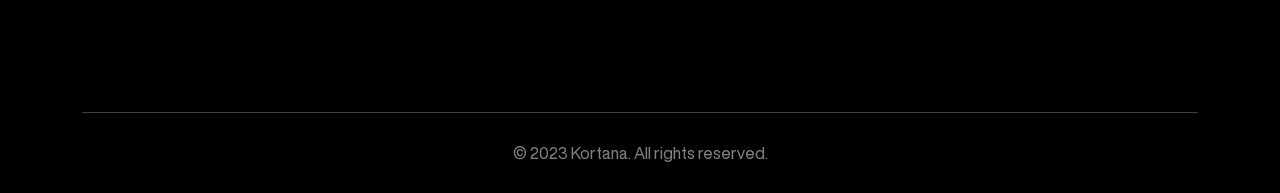
==== commit b3daea10: "slider" ====
--- a/index2.html
+++ b/index2.html
@@ -221,23 +221,35 @@
                             </div>
                             <div class="slide">
                                 <p>After receiving 4 succesful payouts you automatically become a hyber prime member. you are now eligible to request a payout every 7 days, making us the fastest in the inustry.</p>
-                                <b>7 Day Withdrawals <img src="./images/icons/withdraw-sm.svg" alt="WithDraw"></b>
-                            </div>
-                        </div>
-                        <div class="react-icons">
-                            <div class="icon">
+                                <b>7 Day Withdrawals <img src="./images/icons/money-dollar.svg" alt="WithDraw"></b>
+                            </div>
+                            <div class="slide">
+                                <p>After receiving 4 succesful payouts you automatically become a hyber prime member. you are now eligible to request a payout every 7 days, making us the fastest in the inustry.</p>
+                                <b>7 Day Withdrawals <img src="./images/icons/5-chart.svg" alt="WithDraw"></b>
+                            </div>
+                            <div class="slide">
+                                <p>After receiving 4 succesful payouts you automatically become a hyber prime member. you are now eligible to request a payout every 7 days, making us the fastest in the inustry.</p>
+                                <b>7 Day Withdrawals <img src="./images/icons/sad-circle.svg" alt="WithDraw"></b>
+                            </div>
+                            <div class="slide">
+                                <p>After receiving 4 succesful payouts you automatically become a hyber prime member. you are now eligible to request a payout every 7 days, making us the fastest in the inustry.</p>
+                                <b>7 Day Withdrawals <img src="./images/icons/user.svg" alt="WithDraw"></b>
+                            </div>
+                        </div>
+                        <div class="react-icons owl-dots" id="prime-owl-dots">
+                            <div class="icon owl-dot">
                                 <img src="./images/icons/withdraw.svg" alt="WithDraw">
                             </div>
-                            <div class="icon">
-                                <img src="./images/icons/money-dollar.svg" alt="Dollar">
-                            </div>
-                            <div class="icon">
+                            <div class="icon owl-dot">
+                                <img src="./images/icons/money-dollar.svg" alt="Dollar" class="lg-icon">
+                            </div>
+                            <div class="icon owl-dot">
                                 <img src="./images/icons/5-chart.svg" alt="Chart">
                             </div>
-                            <div class="icon">
+                            <div class="icon owl-dot">
                                 <img src="./images/icons/sad-circle.svg" alt="Face">
                             </div>
-                            <div class="icon">
+                            <div class="icon owl-dot">
                                 <img src="./images/icons/user.svg" alt="User">
                             </div>
                         </div>
@@ -545,21 +557,31 @@
             <div class="container">
                 <div class="row">
                     <div class="col-12">
-                        <div class="bnd-reviews owl-carousel">
-                            <div class="slide">
-                                <h2 class="sec-title wow fadeInUp">Backed by the best.</h2>
-                                <p class="sec-des wow fadeInUp">Make it so this text will change depending which button is clicked, and also will auto scroll every 3 seconds.</p>
-                            </div>
-                            <div class="slide">
-                                <h2 class="sec-title wow fadeInUp">Backed by the best.</h2>
-                                <p class="sec-des wow fadeInUp">Make it so this text will change depending which button is clicked, and also will auto scroll every 3 seconds.</p>
-                            </div>
-                        </div>
-                        <div class="brand-list">
-                            <div><img src="./images/logos/zenfinex.png" alt="zenfinex"></div>
-                            <div><img src="./images/logos/swiset.png" alt="swiset"></div>
-                            <div><img src="./images/logos/metaTrader.png" alt="metatrader"></div>
-                            <div><img src="./images/logos/deel.png" alt="deel"></div>
+                        <div class="bnd-reviews-wpr">
+                            <div class="bnd-reviews owl-carousel">
+                                <div class="slide">
+                                    <h2 class="sec-title wow fadeInUp">Backed by the best.</h2>
+                                    <p class="sec-des wow fadeInUp">Make it so this text will change depending which button is clicked, and also will auto scroll every 3 seconds.</p>
+                                </div>
+                                <div class="slide">
+                                    <h2 class="sec-title wow fadeInUp">Backed by the best.</h2>
+                                    <p class="sec-des wow fadeInUp">Make it so this text will change depending which button is clicked, and also will auto scroll every 3 seconds.</p>
+                                </div>
+                                <div class="slide">
+                                    <h2 class="sec-title wow fadeInUp">Backed by the best.</h2>
+                                    <p class="sec-des wow fadeInUp">Make it so this text will change depending which button is clicked, and also will auto scroll every 3 seconds.</p>
+                                </div>
+                                <div class="slide">
+                                    <h2 class="sec-title wow fadeInUp">Backed by the best.</h2>
+                                    <p class="sec-des wow fadeInUp">Make it so this text will change depending which button is clicked, and also will auto scroll every 3 seconds.</p>
+                                </div>
+                            </div>
+                            <div class="brand-list owl-dots" id="bnd-owl-dots">
+                                <div class="owl-dot"><img src="./images/logos/zenfinex.png" alt="zenfinex"></div>
+                                <div class="owl-dot"><img src="./images/logos/swiset.png" alt="swiset"></div>
+                                <div class="owl-dot"><img src="./images/logos/metaTrader.png" alt="metatrader"></div>
+                                <div class="owl-dot"><img src="./images/logos/deel.png" alt="deel"></div>
+                            </div>
                         </div>
                     </div>
                 </div>
--- a/css/style2.css
+++ b/css/style2.css
@@ -414,6 +414,10 @@
 .owl-next{
     left: auto;
     right: -28px;
+}
+
+.owl-dot{
+    cursor: pointer;
 }
 
 /* Header */
@@ -1108,14 +1112,14 @@
     padding: 100px 0;
 }
 
-.bnd-reviews{
+.bnd-reviews-wpr{
     max-width: 70%;
-    margin: 0 auto;
-}
-
-.bnd-reviews .slide{
     border-left: 1px solid #2A2A2E;
     border-right: 1px solid #2A2A2E;
+    margin: 0 auto;
+}
+
+.bnd-reviews .slide{
     text-align: center;
 }
 
--- a/css/responsive2.css
+++ b/css/responsive2.css
@@ -66,6 +66,10 @@
 
     .kt-main-nav{
         display: block !important;
+    }
+
+    .react-icons .lg-icon{
+        width: 30px;
     }
 
 }
@@ -508,7 +512,7 @@
         padding: 50px 0;
     }
 
-    .bnd-reviews{
+    .bnd-reviews-wpr{
         max-width: 80%;
     }
 
@@ -1118,7 +1122,7 @@
         padding: 50px 0;
     }
 
-    .bnd-reviews{
+    .bnd-reviews-wpr{
         max-width: 90%;
     }
 
